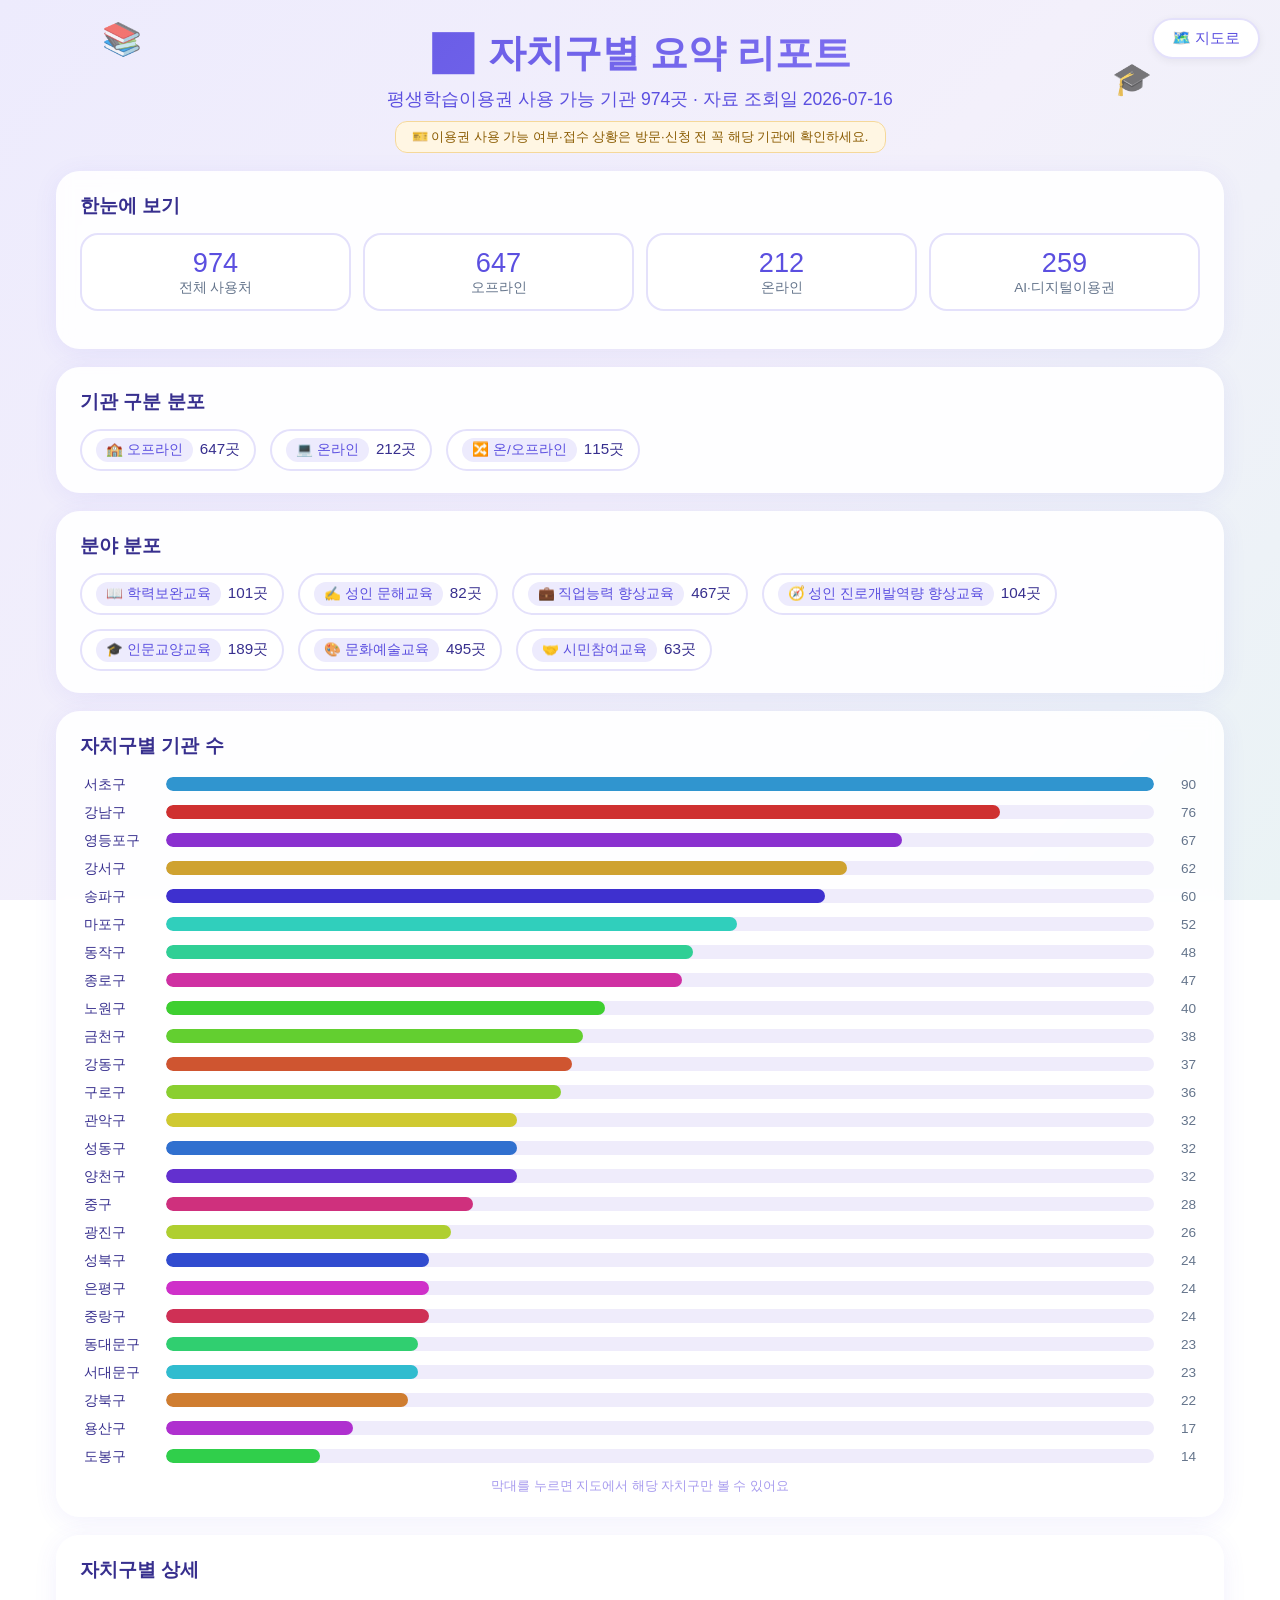
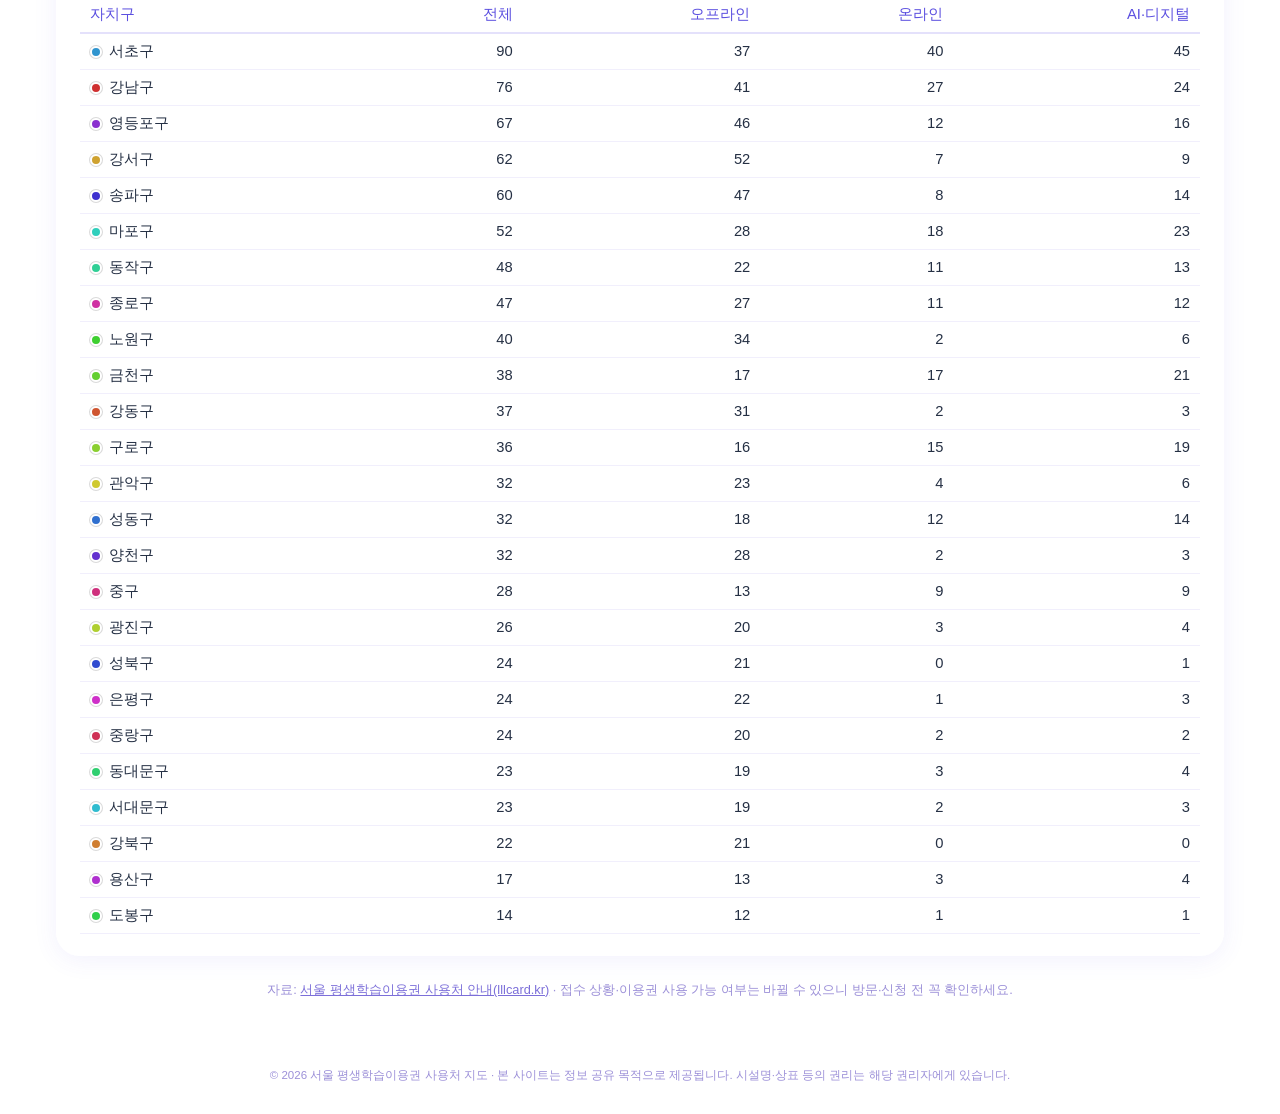
==== report.html @ 24d965a5 "서울 평생학습이용권 사용처 지도 초기 구현 lllcard.kr 사용처 안내(974곳)를 수집·지오코딩해 자치구/기관구분/분야별로 필터링 가능한 지도로 제공. museum_map 등" ====
<!DOCTYPE html>
<html lang="ko">
<head>
<meta charset="UTF-8">
<meta name="viewport" content="width=device-width, initial-scale=1.0">
<meta http-equiv="Content-Security-Policy" content="default-src 'self'; script-src 'self'; style-src 'self' 'unsafe-inline' https://fonts.googleapis.com; font-src https://fonts.gstatic.com; img-src 'self' data:; connect-src 'self'; object-src 'none'; base-uri 'self'; form-action 'none'">
<title>자치구별 요약 리포트 📊</title>
<meta name="description" content="서울 평생학습이용권 사용처 자치구별 현황 요약 리포트">
<meta name="theme-color" content="#5B4FE0">
<link rel="manifest" href="manifest.json">
<link rel="icon" type="image/png" sizes="512x512" href="assets/icons/app-icon-512.png">
<link rel="apple-touch-icon" sizes="180x180" href="assets/icons/app-icon-apple-180.png">
<meta name="apple-mobile-web-app-capable" content="yes">
<meta name="apple-mobile-web-app-status-bar-style" content="default">
<meta name="apple-mobile-web-app-title" content="이용권 지도">
<link rel="stylesheet" href="assets/css/style.css">
</head>
<body>

<header class="app-header">
  <a class="report-btn" href="index.html">🗺️ 지도로</a>
  <div class="header-inner">
    <h1 class="app-title">📊 자치구별 요약 리포트</h1>
    <p class="app-subtitle">평생학습이용권 사용 가능 기관 <span id="totalCount"></span>곳 · 자료 조회일 <span id="surveyDate"></span></p>
    <div class="top-notice">🎫 이용권 사용 가능 여부·접수 상황은 방문·신청 전 꼭 해당 기관에 확인하세요.</div>
  </div>
  <div class="floating-emoji e1">📚</div>
  <div class="floating-emoji e2">🎓</div>
</header>

<main class="container report-page">

  <!-- 핵심 지표 -->
  <section class="panel">
    <h2 class="report-section-title">한눈에 보기</h2>
    <div class="stat-tiles" id="statTiles"></div>
  </section>

  <!-- 기관 구분 분포 -->
  <section class="panel">
    <h2 class="report-section-title">기관 구분 분포</h2>
    <div class="status-chips" id="kindChips"></div>
  </section>

  <!-- 분야 분포 -->
  <section class="panel">
    <h2 class="report-section-title">분야 분포</h2>
    <div class="status-chips" id="categoryChips"></div>
  </section>

  <!-- 자치구별 기관 수 -->
  <section class="panel">
    <h2 class="report-section-title">자치구별 기관 수</h2>
    <div class="district-bars" id="districtBars"></div>
    <p class="dash-hint">막대를 누르면 지도에서 해당 자치구만 볼 수 있어요</p>
  </section>

  <!-- 자치구별 상세 표 -->
  <section class="panel">
    <h2 class="report-section-title">자치구별 상세</h2>
    <div class="table-wrap">
      <table class="report-table" id="reportTable">
        <thead>
          <tr>
            <th>자치구</th><th>전체</th><th>오프라인</th><th>온라인</th><th>AI·디지털</th>
          </tr>
        </thead>
        <tbody></tbody>
      </table>
    </div>
  </section>

  <footer class="app-footer">
    <p>자료: <a href="https://www.lllcard.kr/reg/seoul/guide/useVcOrgan.do" target="_blank" rel="noopener">서울 평생학습이용권 사용처 안내(lllcard.kr)</a> · 접수 상황·이용권 사용 가능 여부는 바뀔 수 있으니 방문·신청 전 꼭 확인하세요.</p>
  </footer>
</main>

<div class="site-notice" role="note">
  © 2026 서울 평생학습이용권 사용처 지도 · 본 사이트는 정보 공유 목적으로 제공됩니다. 시설명·상표 등의 권리는 해당 권리자에게 있습니다.
</div>

<script src="assets/js/data.js"></script>
<script src="assets/js/report.js"></script>
</body>
</html>
---- assets/css/style.css ----
@import url('https://fonts.googleapis.com/css2?family=Jua&display=swap');

:root {
  --indigo: #5B4FE0;
  --indigo-dark: #372F8E;
  --violet: #8B7CF6;
  --gold: #F5A623;
  --teal: #22B8CF;
  --grad-primary: linear-gradient(135deg, #5B4FE0, #8B7CF6);
  --border-light: #E4E1FB;
  --text-muted: #64748b;
  --shadow-card: 0 8px 25px rgba(0, 0, 0, 0.1);
  --shadow-card-hover: 0 15px 35px rgba(0, 0, 0, 0.18);
  --shadow-panel: 0 4px 24px rgba(91, 79, 224, 0.08);
}

* { margin: 0; padding: 0; box-sizing: border-box; }

body {
  font-family: 'Jua', -apple-system, BlinkMacSystemFont, 'Segoe UI', 'Noto Sans KR', sans-serif;
  background: linear-gradient(135deg, #EDEBFD 0%, #F3F0FB 50%, #EAF3F5 100%);
  background-attachment: fixed;
  color: var(--indigo-dark);
  min-height: 100vh;
}

/* ---------- 헤더 ---------- */
.app-header {
  position: relative;
  text-align: center;
  padding: 28px 16px 18px;
  overflow: hidden;
}
.app-title {
  font-size: 2.4rem;
  background: var(--grad-primary);
  -webkit-background-clip: text;
  background-clip: text;
  -webkit-text-fill-color: transparent;
  text-shadow: none;
}
.app-subtitle { margin-top: 8px; font-size: 1.1rem; color: var(--indigo); }
.top-notice {
  display: inline-block; text-align: center;
  margin: 10px auto 0; padding: 6px 16px;
  background: #FFF6E3; color: #8A5B00;
  border: 1px solid #F5D89A; border-radius: 12px;
  font-size: 0.82rem; line-height: 1.35;
  position: relative; z-index: 1;
}
.floating-emoji {
  position: absolute; font-size: 2rem; opacity: 0.7;
  animation: float 4s ease-in-out infinite;
  pointer-events: none;
}
.e1 { top: 20px; left: 8%; }
.e2 { top: 60px; right: 10%; animation-delay: 1s; }
.e3 { bottom: 12px; left: 20%; animation-delay: 2s; }
.e4 { bottom: 24px; right: 22%; animation-delay: 3s; }
@keyframes float {
  0%, 100% { transform: translateY(0) rotate(-4deg); }
  50% { transform: translateY(-12px) rotate(4deg); }
}

.container { max-width: 1200px; margin: 0 auto; padding: 0 16px 40px; }

.report-btn {
  position: absolute; top: 18px; right: 20px; z-index: 10;
  font-size: 0.95rem; text-decoration: none;
  padding: 8px 18px; border-radius: 999px;
  background: white; color: var(--indigo);
  border: 2px solid var(--border-light);
  box-shadow: 0 2px 8px rgba(0, 0, 0, 0.06);
  transition: all 0.25s;
}
.report-btn:hover {
  background: var(--grad-primary); color: white; border-color: transparent;
  transform: translateY(-2px);
  box-shadow: 0 4px 14px rgba(91, 79, 224, 0.4);
}

/* ---------- 패널 공통 ---------- */
.panel {
  background: rgba(255, 255, 255, 0.9);
  backdrop-filter: blur(8px);
  border-radius: 24px;
  box-shadow: var(--shadow-panel);
  padding: 18px 20px;
  margin-bottom: 18px;
}

/* ---------- 리포트 페이지 ---------- */
.report-page .panel { padding: 22px 24px; }
.report-section-title {
  font-size: 1.2rem; color: var(--indigo-dark); margin-bottom: 14px;
}
.status-chips { display: flex; flex-wrap: wrap; gap: 14px; }
.status-chip {
  display: inline-flex; align-items: center; gap: 7px;
  background: white; border: 2px solid var(--border-light);
  border-radius: 999px; padding: 7px 14px;
}
.status-chip .tag { font-size: 0.85rem; }
.chip-num { font-size: 0.95rem; color: var(--indigo-dark); }
.table-wrap { overflow-x: auto; }
.report-table {
  width: 100%; border-collapse: collapse; font-size: 0.92rem;
  min-width: 560px;
}
.report-table th {
  color: var(--indigo); font-weight: normal; text-align: left;
  padding: 8px 10px; border-bottom: 2px solid var(--border-light);
  white-space: nowrap;
}
.report-table td {
  padding: 8px 10px; color: #253044;
  border-bottom: 1px solid #F1EFFC; white-space: nowrap;
}
.report-table td:not(:first-child), .report-table th:not(:first-child) { text-align: right; }
.report-table tr:hover td { background: #F7F6FE; }
.report-table .legend-dot { margin-right: 7px; }

.stat-tiles {
  display: grid; grid-template-columns: repeat(auto-fit, minmax(130px, 1fr));
  gap: 12px; margin-bottom: 16px;
}
.stat-tile {
  background: white; border: 2px solid var(--border-light);
  border-radius: 18px; padding: 12px 14px; text-align: center;
}
.stat-tile .num { font-size: 1.7rem; color: var(--indigo); }
.stat-tile .lbl { font-size: 0.85rem; color: var(--text-muted); }

.district-bars { display: flex; flex-direction: column; gap: 5px; }
.dbar {
  display: grid; grid-template-columns: 74px 1fr 34px; align-items: center;
  gap: 8px; background: none; border: none; cursor: pointer;
  font-family: inherit; font-size: 0.9rem; color: var(--indigo-dark);
  padding: 2px 4px; border-radius: 10px; text-align: left;
}
.dbar:hover, .dbar.active { background: #F7F6FE; }
.dbar .track { display: block; background: #EFECFB; border-radius: 999px; height: 14px; overflow: hidden; }
.dbar .fill { display: block; height: 100%; border-radius: 999px; }
.dbar .cnt { text-align: right; color: var(--text-muted); font-size: 0.85rem; }
.dash-hint { margin-top: 10px; font-size: 0.8rem; color: #A79BEE; text-align: center; }

/* ---------- 필터 바 ---------- */
.filter-row {
  display: flex; flex-wrap: wrap; align-items: center; gap: 8px;
  margin-bottom: 10px;
}
.filter-row:last-child { margin-bottom: 0; }
.filter-label {
  font-size: 0.85rem; color: var(--text-muted); min-width: 56px;
}
.search-row { gap: 10px; }

.filter-collapse-btn {
  flex: 0 0 44px; min-height: 44px;
  background: white; color: var(--indigo);
  border: 2px solid var(--border-light); border-radius: 999px;
  font-size: 1rem; cursor: pointer;
  box-shadow: 0 2px 8px rgba(0, 0, 0, 0.06);
  transition: all 0.25s;
}
.filter-collapse-btn:hover {
  transform: translateY(-2px);
  box-shadow: 0 4px 12px rgba(91, 79, 224, 0.2);
}
.filter-groups[hidden] { display: none; }
.search-box {
  flex: 1; min-width: 220px; position: relative;
}
.search-box input {
  width: 100%; padding: 11px 16px;
  border: 2px solid var(--border-light); border-radius: 999px;
  font-family: inherit; font-size: 1rem; color: var(--indigo-dark);
  outline: none; background: white; transition: box-shadow 0.2s, border-color 0.2s;
}
.search-box input:focus {
  border-color: var(--violet);
  box-shadow: 0 0 0 3px rgba(139, 124, 246, 0.18);
}
.district-select {
  padding: 11px 16px; border: 2px solid var(--border-light); border-radius: 999px;
  font-family: inherit; font-size: 1rem; color: var(--indigo-dark);
  background: white; cursor: pointer; outline: none;
  max-width: 220px;
}

.pill {
  font-family: inherit; font-size: 0.92rem;
  padding: 7px 16px; border-radius: 999px; cursor: pointer;
  background: white; color: var(--indigo);
  border: 2px solid var(--border-light);
  box-shadow: 0 2px 8px rgba(0, 0, 0, 0.06);
  transition: all 0.25s;
}
.pill:hover { transform: translateY(-2px); }
.pill.active {
  background: var(--grad-primary); color: white; border-color: transparent;
  box-shadow: 0 4px 14px rgba(91, 79, 224, 0.4);
}
.pill.reset { color: var(--text-muted); border-color: #eee; }
.result-count { margin-top: 12px; font-size: 0.95rem; color: var(--indigo); }

/* ---------- 뷰 전환 ---------- */
.view-toggle { display: none; justify-content: center; gap: 8px; margin-bottom: 14px; }

/* ---------- 지도 + 목록 ---------- */
.content-grid {
  display: grid; grid-template-columns: 55% 1fr; gap: 18px; align-items: start;
}
.map-pane {
  position: sticky; top: 16px;
  border-radius: 25px; overflow: hidden;
  box-shadow: var(--shadow-card);
  background: white;
}
#map { height: calc(100vh - 120px); min-height: 420px; }
.map-legend {
  position: absolute; bottom: 12px; left: 12px; z-index: 800;
  background: rgba(255, 255, 255, 0.92); border-radius: 14px;
  padding: 8px 12px; font-size: 0.75rem; color: var(--indigo-dark);
  box-shadow: 0 2px 8px rgba(0, 0, 0, 0.12);
  display: flex; gap: 10px; align-items: center; flex-wrap: wrap;
  max-width: calc(100% - 24px);
}
.legend-dot {
  display: inline-block; width: 12px; height: 12px; border-radius: 50%;
  border: 2px solid white; box-shadow: 0 0 0 1px rgba(0,0,0,0.15);
  vertical-align: -2px; margin-right: 3px;
}

/* Leaflet 팝업을 디자인에 맞게 */
.leaflet-popup-content-wrapper { border-radius: 18px; font-family: 'Jua', sans-serif; }
.popup-name { font-size: 1.05rem; color: var(--indigo-dark); margin-bottom: 4px; }
.popup-meta { font-size: 0.85rem; color: var(--text-muted); margin-bottom: 8px; }
.popup-btn {
  font-family: inherit; font-size: 0.85rem; padding: 5px 14px;
  border: none; border-radius: 999px; cursor: pointer;
  background: var(--grad-primary); color: white;
}

/* ---------- 카드 ---------- */
.card-grid {
  display: grid; grid-template-columns: repeat(auto-fill, minmax(240px, 1fr));
  gap: 18px;
}
.facility-card {
  background: white; border-radius: 25px; overflow: hidden;
  box-shadow: var(--shadow-card);
  transition: all 0.4s; cursor: pointer;
  display: flex; flex-direction: column;
}
.facility-card:hover {
  transform: translateY(-8px) rotate(-1deg);
  box-shadow: var(--shadow-card-hover);
}
.card-emoji {
  font-size: 3.2rem; text-align: center; padding: 20px 0 10px;
  background: linear-gradient(135deg, var(--cc1, #EDEBFD), var(--cc2, #FFFFFF));
  position: relative;
}
.fav-btn {
  position: absolute; top: 10px; right: 12px;
  font-size: 1.3rem; background: rgba(255,255,255,0.8);
  border: none; border-radius: 50%; width: 38px; height: 38px;
  cursor: pointer; transition: transform 0.2s;
}
.fav-btn:hover { transform: scale(1.2); }
.card-body { padding: 14px 16px 16px; display: flex; flex-direction: column; gap: 7px; flex: 1; }
.card-name { font-size: 1.08rem; color: var(--indigo-dark); line-height: 1.3; }
.card-tags { display: flex; flex-wrap: wrap; gap: 5px; }
.tag {
  font-size: 0.72rem; padding: 3px 10px; border-radius: 999px;
  background: #EDEBFD; color: var(--indigo);
}
.tag.district { color: white; }
.tag.kind-offline { background: #E4E1FB; color: #4B3FCF; }
.tag.kind-online { background: #DEF7FA; color: #157A8C; }
.tag.kind-mixed { background: #FFF1DC; color: #B0740A; }
.tag.ai { background: #E8FBF3; color: #0E8F5F; }
.card-info { font-size: 0.85rem; color: var(--text-muted); line-height: 1.5; }
.card-info .ico { margin-right: 4px; }
.card-locate {
  align-self: flex-start; margin-top: 2px;
  font-family: inherit; font-size: 0.8rem;
  padding: 5px 13px; border-radius: 999px; cursor: pointer;
  background: #EDEBFD; color: var(--indigo-dark); border: none;
  transition: transform 0.2s;
}
.card-locate:hover { transform: translateY(-2px); }

/* ---------- 빈 상태 ---------- */
.empty-state { text-align: center; padding: 60px 0; color: var(--indigo); }
.empty-emoji { font-size: 4rem; animation: float 3s ease-in-out infinite; }

/* ---------- 모달 ---------- */
.modal-overlay {
  position: fixed; inset: 0; z-index: 2000;
  background: rgba(0, 0, 0, 0.5); backdrop-filter: blur(4px);
  display: flex; align-items: center; justify-content: center;
  padding: 20px;
}
.modal-overlay[hidden] { display: none; }
.modal-card {
  background: white; border-radius: 25px;
  max-width: 520px; width: 100%; max-height: 85vh; overflow-y: auto;
  padding: 28px 26px 24px; position: relative;
  animation: popIn 0.35s cubic-bezier(0.34, 1.56, 0.64, 1);
}
@keyframes popIn {
  from { transform: scale(0.7); opacity: 0; }
  to { transform: scale(1); opacity: 1; }
}
.modal-close {
  position: absolute; top: 14px; right: 14px;
  width: 38px; height: 38px; border-radius: 50%;
  border: none; background: #EDEBFD; color: var(--indigo);
  font-size: 1rem; cursor: pointer; transition: transform 0.3s;
}
.modal-close:hover { transform: rotate(90deg); }
.modal-emoji { font-size: 3rem; text-align: center; }
.modal-title { font-size: 1.4rem; text-align: center; margin: 6px 0 4px; color: var(--indigo-dark); }
.modal-tags { display: flex; justify-content: center; flex-wrap: wrap; gap: 6px; margin-bottom: 14px; }
.modal-intro {
  background: #F7F6FE; border-radius: 14px; padding: 10px 14px;
  font-size: 0.88rem; line-height: 1.6; color: #3A3160;
  margin-bottom: 14px;
}
.detail-list { display: flex; flex-direction: column; gap: 9px; margin-bottom: 18px; }
.detail-item {
  display: grid; grid-template-columns: 100px 1fr; gap: 8px;
  font-size: 0.92rem; line-height: 1.5;
  border-left: 4px solid var(--gold); padding-left: 10px;
}
.detail-item .k { color: var(--indigo); }
.detail-item .v { color: #253044; word-break: break-all; }
.modal-links { display: flex; gap: 10px; justify-content: center; flex-wrap: wrap; }
.link-btn {
  font-family: inherit; font-size: 0.95rem; text-decoration: none;
  padding: 9px 20px; border-radius: 999px; color: white;
  border: none; cursor: pointer; transition: transform 0.2s;
  display: inline-block;
}
.link-btn:hover { transform: translateY(-2px); }
.link-btn.map { background: #4CAF7D; }
.link-btn.web { background: #38bdf8; }
.link-btn.fav { background: var(--indigo); }

/* ---------- 푸터 ---------- */
.app-footer { margin-top: 26px; text-align: center; font-size: 0.8rem; color: #9C90D8; }
.app-footer a { color: #7C6FD9; }

.site-notice {
  max-width: 1200px; margin: 18px auto 0; padding: 10px 20px 30px;
  text-align: center; color: #9C90D8; font-size: 0.72rem; line-height: 1.5;
}

/* ---------- 반응형 ---------- */
@media (max-width: 900px) {
  .app-title { font-size: 1.7rem; }
  .view-toggle { display: flex; }
  .content-grid { grid-template-columns: 1fr; }
  .map-pane { position: relative; top: auto; }
  #map { height: 62vh; min-height: 340px; }
  .content-grid.view-map .list-pane { display: none; }
  .content-grid.view-list .map-pane { display: none; }
  .card-grid { grid-template-columns: repeat(auto-fill, minmax(200px, 1fr)); gap: 12px; }
  .filter-label { width: 100%; min-width: 0; }
  .district-select { max-width: none; flex: 1; }
}
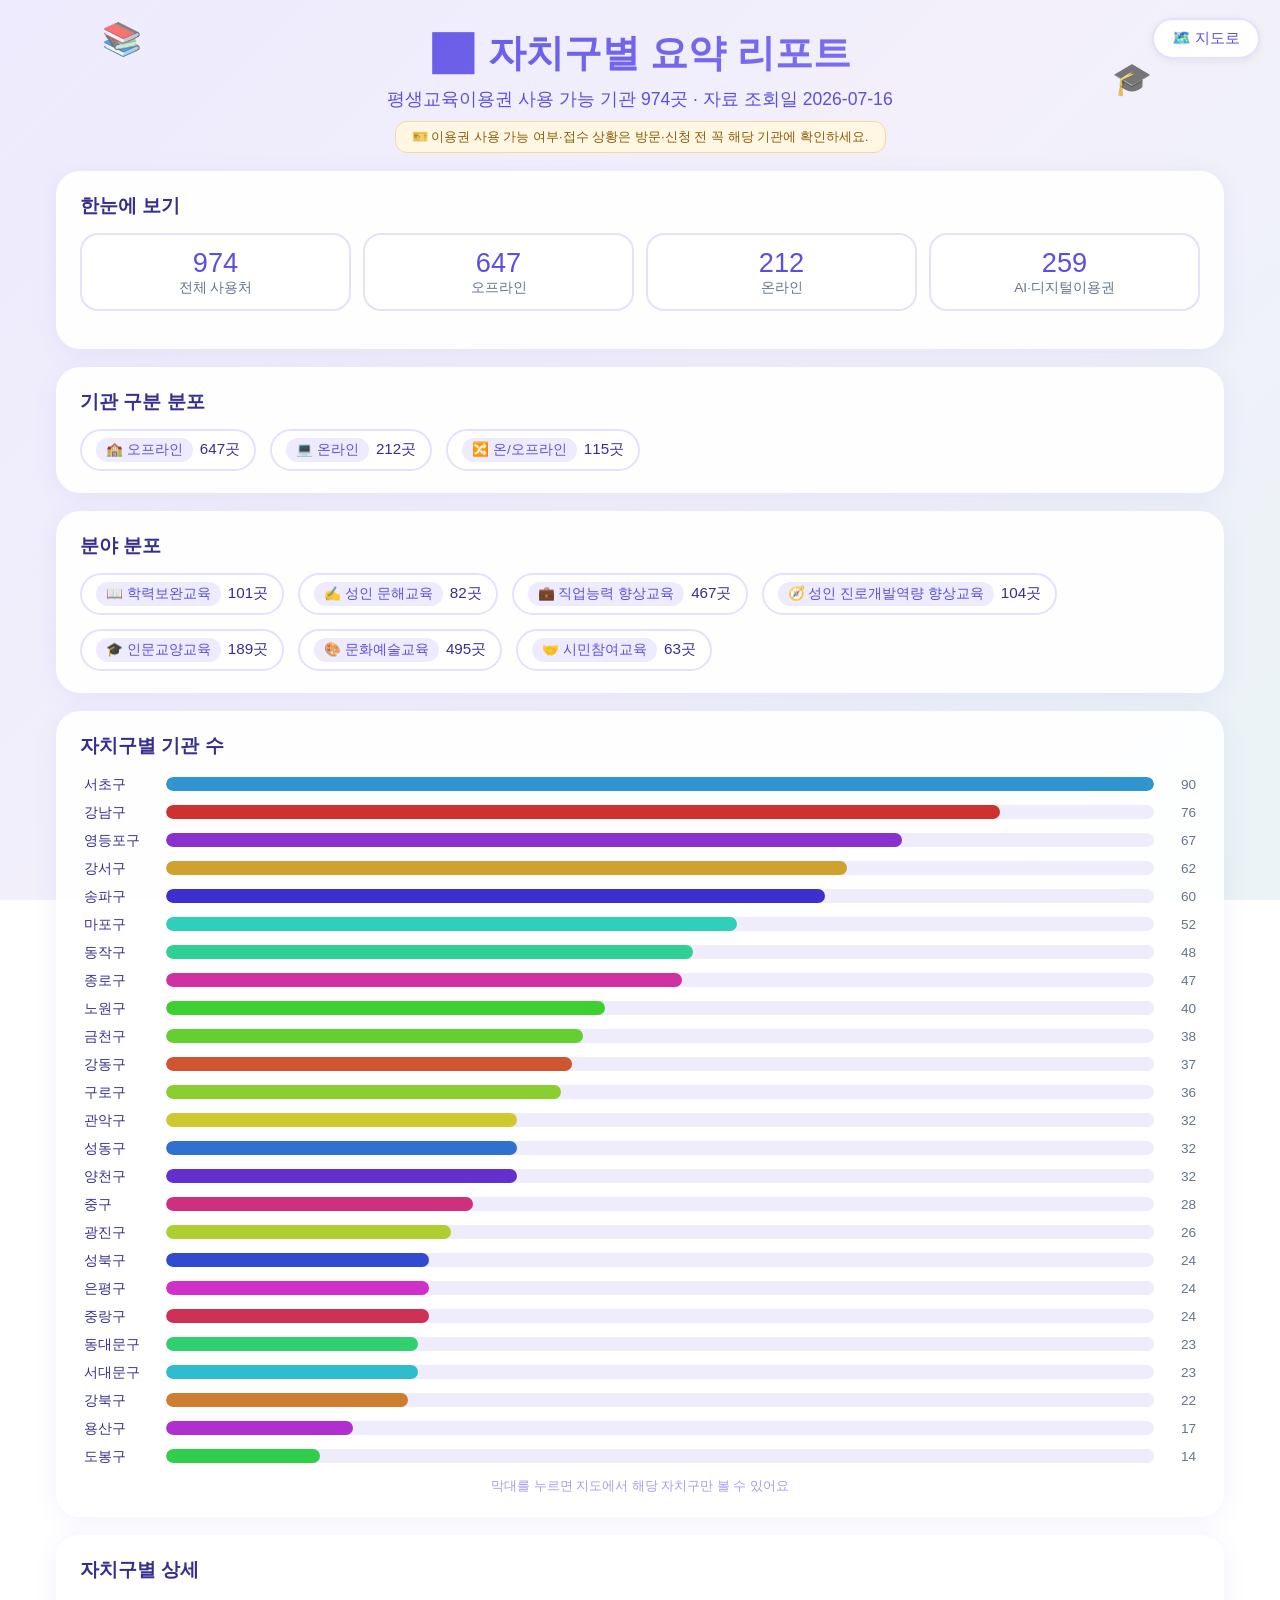
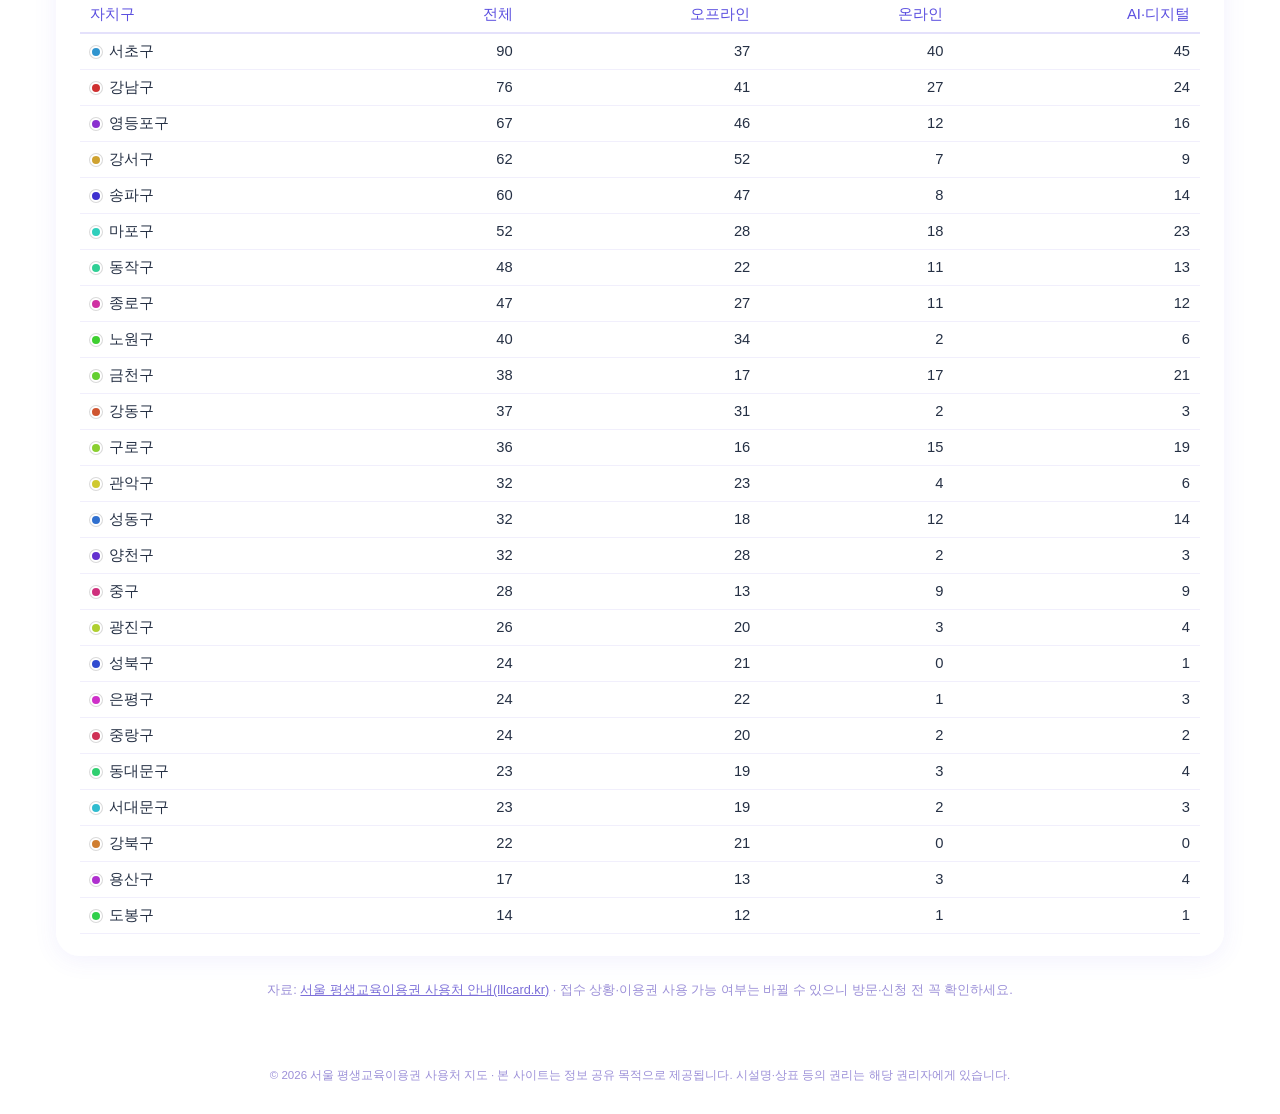
==== commit a50bca3f: "제목을 서울 평생교육이용권으로 수정 원본 사이트(lllcard.kr) 표기가 "평생교육이용권"이라 용어를 맞춤(평생학습이용권 아님)." ====
--- a/report.html
+++ b/report.html
@@ -5,7 +5,7 @@
 <meta name="viewport" content="width=device-width, initial-scale=1.0">
 <meta http-equiv="Content-Security-Policy" content="default-src 'self'; script-src 'self'; style-src 'self' 'unsafe-inline' https://fonts.googleapis.com; font-src https://fonts.gstatic.com; img-src 'self' data:; connect-src 'self'; object-src 'none'; base-uri 'self'; form-action 'none'">
 <title>자치구별 요약 리포트 📊</title>
-<meta name="description" content="서울 평생학습이용권 사용처 자치구별 현황 요약 리포트">
+<meta name="description" content="서울 평생교육이용권 사용처 자치구별 현황 요약 리포트">
 <meta name="theme-color" content="#5B4FE0">
 <link rel="manifest" href="manifest.json">
 <link rel="icon" type="image/png" sizes="512x512" href="assets/icons/app-icon-512.png">
@@ -21,7 +21,7 @@
   <a class="report-btn" href="index.html">🗺️ 지도로</a>
   <div class="header-inner">
     <h1 class="app-title">📊 자치구별 요약 리포트</h1>
-    <p class="app-subtitle">평생학습이용권 사용 가능 기관 <span id="totalCount"></span>곳 · 자료 조회일 <span id="surveyDate"></span></p>
+    <p class="app-subtitle">평생교육이용권 사용 가능 기관 <span id="totalCount"></span>곳 · 자료 조회일 <span id="surveyDate"></span></p>
     <div class="top-notice">🎫 이용권 사용 가능 여부·접수 상황은 방문·신청 전 꼭 해당 기관에 확인하세요.</div>
   </div>
   <div class="floating-emoji e1">📚</div>
@@ -71,12 +71,12 @@
   </section>
 
   <footer class="app-footer">
-    <p>자료: <a href="https://www.lllcard.kr/reg/seoul/guide/useVcOrgan.do" target="_blank" rel="noopener">서울 평생학습이용권 사용처 안내(lllcard.kr)</a> · 접수 상황·이용권 사용 가능 여부는 바뀔 수 있으니 방문·신청 전 꼭 확인하세요.</p>
+    <p>자료: <a href="https://www.lllcard.kr/reg/seoul/guide/useVcOrgan.do" target="_blank" rel="noopener">서울 평생교육이용권 사용처 안내(lllcard.kr)</a> · 접수 상황·이용권 사용 가능 여부는 바뀔 수 있으니 방문·신청 전 꼭 확인하세요.</p>
   </footer>
 </main>
 
 <div class="site-notice" role="note">
-  © 2026 서울 평생학습이용권 사용처 지도 · 본 사이트는 정보 공유 목적으로 제공됩니다. 시설명·상표 등의 권리는 해당 권리자에게 있습니다.
+  © 2026 서울 평생교육이용권 사용처 지도 · 본 사이트는 정보 공유 목적으로 제공됩니다. 시설명·상표 등의 권리는 해당 권리자에게 있습니다.
 </div>
 
 <script src="assets/js/data.js"></script>
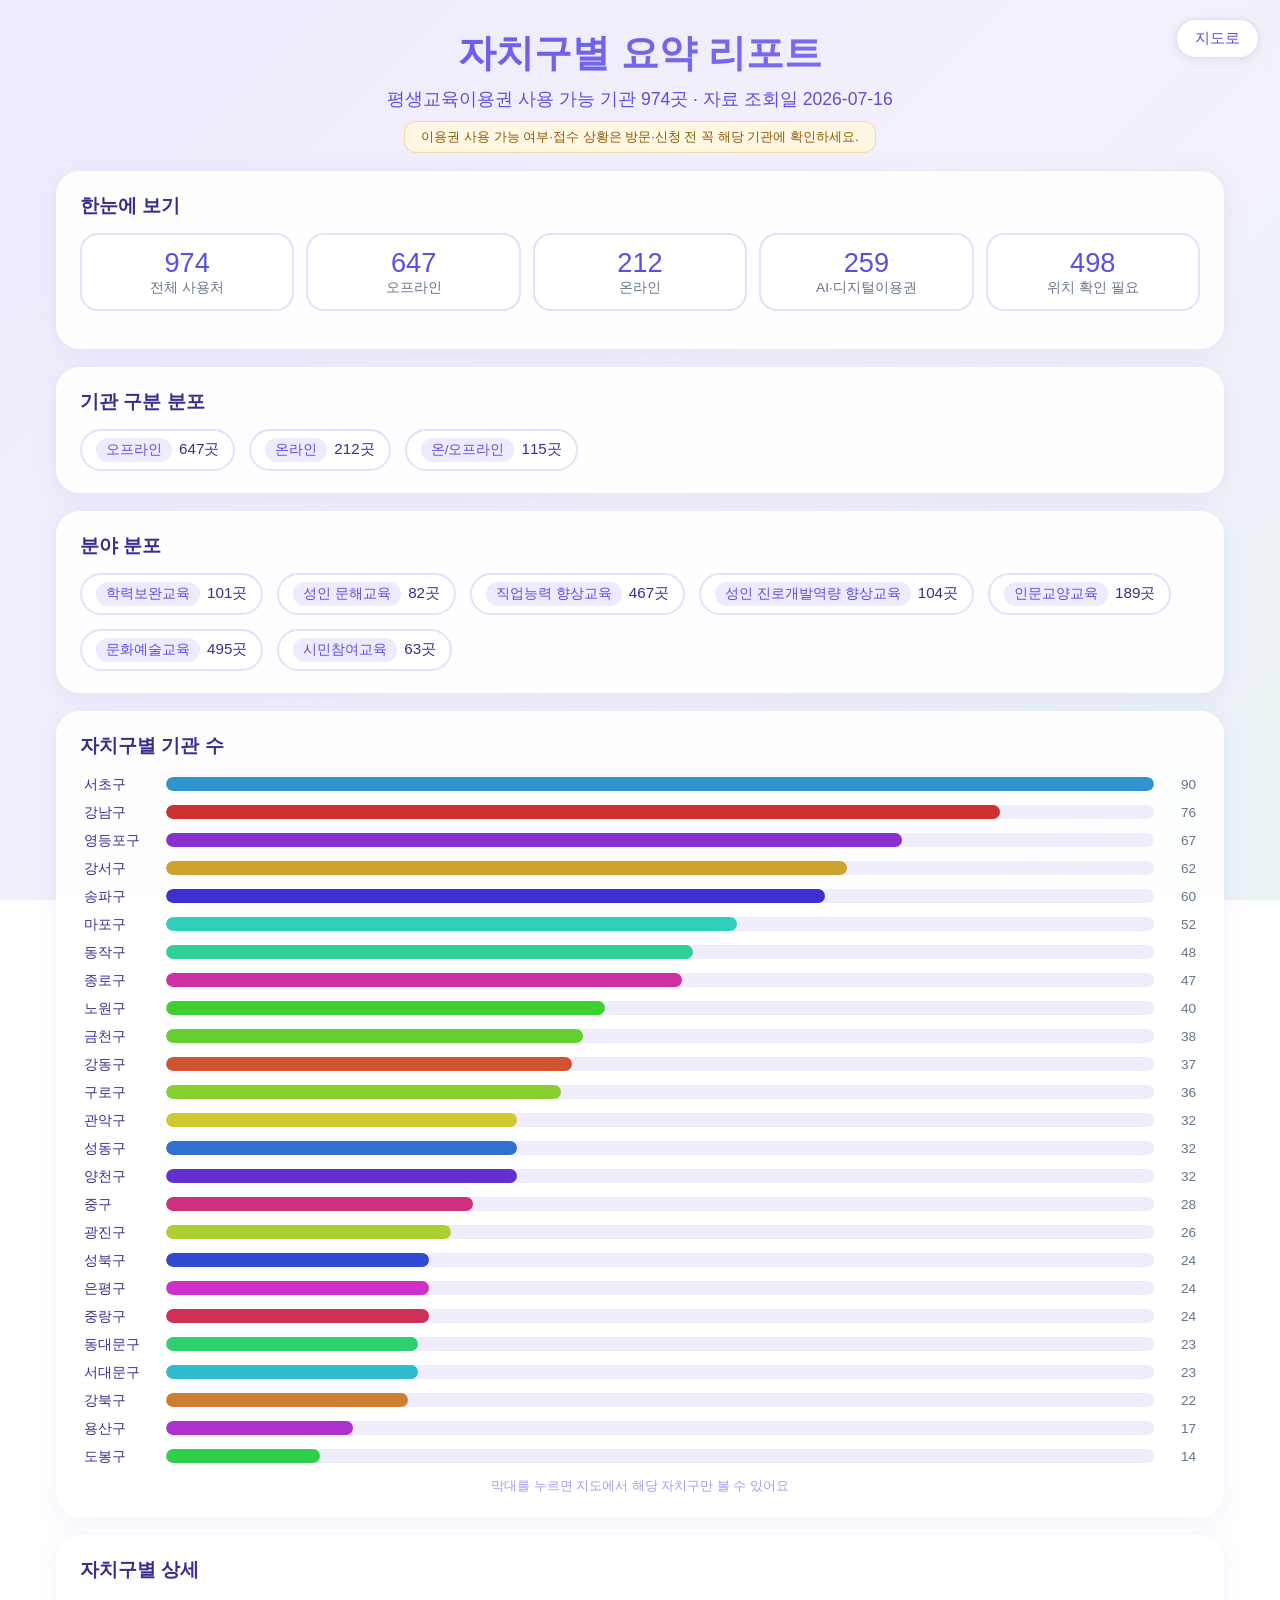
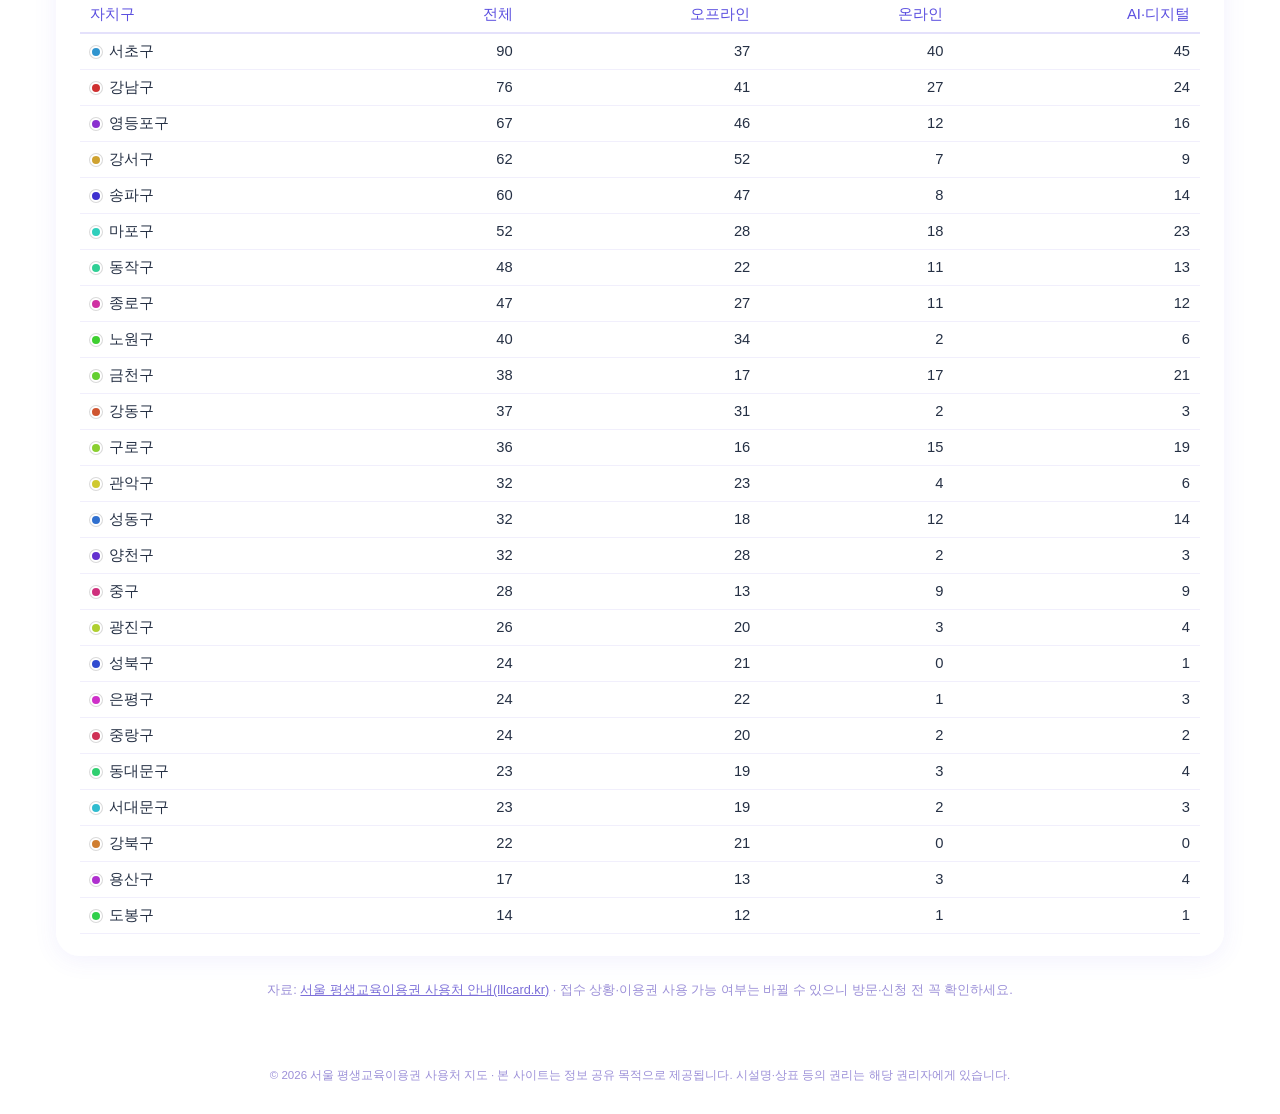
==== commit 0a77904a: "장식용 이모지 전부 제거 제목·안내문구·floating 장식·카드 큰 아이콘·배지 접두 이모지 삭제. 검색·찜하기·지도/목록 전환 등 기능 아이콘은 유지." ====
--- a/report.html
+++ b/report.html
@@ -4,7 +4,7 @@
 <meta charset="UTF-8">
 <meta name="viewport" content="width=device-width, initial-scale=1.0">
 <meta http-equiv="Content-Security-Policy" content="default-src 'self'; script-src 'self'; style-src 'self' 'unsafe-inline' https://fonts.googleapis.com; font-src https://fonts.gstatic.com; img-src 'self' data:; connect-src 'self'; object-src 'none'; base-uri 'self'; form-action 'none'">
-<title>자치구별 요약 리포트 📊</title>
+<title>자치구별 요약 리포트</title>
 <meta name="description" content="서울 평생교육이용권 사용처 자치구별 현황 요약 리포트">
 <meta name="theme-color" content="#5B4FE0">
 <link rel="manifest" href="manifest.json">
@@ -18,14 +18,12 @@
 <body>
 
 <header class="app-header">
-  <a class="report-btn" href="index.html">🗺️ 지도로</a>
+  <a class="report-btn" href="index.html">지도로</a>
   <div class="header-inner">
-    <h1 class="app-title">📊 자치구별 요약 리포트</h1>
+    <h1 class="app-title">자치구별 요약 리포트</h1>
     <p class="app-subtitle">평생교육이용권 사용 가능 기관 <span id="totalCount"></span>곳 · 자료 조회일 <span id="surveyDate"></span></p>
-    <div class="top-notice">🎫 이용권 사용 가능 여부·접수 상황은 방문·신청 전 꼭 해당 기관에 확인하세요.</div>
+    <div class="top-notice">이용권 사용 가능 여부·접수 상황은 방문·신청 전 꼭 해당 기관에 확인하세요.</div>
   </div>
-  <div class="floating-emoji e1">📚</div>
-  <div class="floating-emoji e2">🎓</div>
 </header>
 
 <main class="container report-page">
--- a/assets/css/style.css
+++ b/assets/css/style.css
@@ -48,15 +48,6 @@
   font-size: 0.82rem; line-height: 1.35;
   position: relative; z-index: 1;
 }
-.floating-emoji {
-  position: absolute; font-size: 2rem; opacity: 0.7;
-  animation: float 4s ease-in-out infinite;
-  pointer-events: none;
-}
-.e1 { top: 20px; left: 8%; }
-.e2 { top: 60px; right: 10%; animation-delay: 1s; }
-.e3 { bottom: 12px; left: 20%; animation-delay: 2s; }
-.e4 { bottom: 24px; right: 22%; animation-delay: 3s; }
 @keyframes float {
   0%, 100% { transform: translateY(0) rotate(-4deg); }
   50% { transform: translateY(-12px) rotate(4deg); }
@@ -258,7 +249,7 @@
   box-shadow: var(--shadow-card-hover);
 }
 .card-emoji {
-  font-size: 3.2rem; text-align: center; padding: 20px 0 10px;
+  min-height: 54px; text-align: center; padding: 20px 0 10px;
   background: linear-gradient(135deg, var(--cc1, #EDEBFD), var(--cc2, #FFFFFF));
   position: relative;
 }
@@ -281,6 +272,8 @@
 .tag.kind-online { background: #DEF7FA; color: #157A8C; }
 .tag.kind-mixed { background: #FFF1DC; color: #B0740A; }
 .tag.ai { background: #E8FBF3; color: #0E8F5F; }
+.tag.approx { background: #FFF1DC; color: #B0740A; }
+.approx-note { color: #B0740A; }
 .card-info { font-size: 0.85rem; color: var(--text-muted); line-height: 1.5; }
 .card-info .ico { margin-right: 4px; }
 .card-locate {
@@ -294,7 +287,6 @@
 
 /* ---------- 빈 상태 ---------- */
 .empty-state { text-align: center; padding: 60px 0; color: var(--indigo); }
-.empty-emoji { font-size: 4rem; animation: float 3s ease-in-out infinite; }
 
 /* ---------- 모달 ---------- */
 .modal-overlay {
@@ -321,7 +313,6 @@
   font-size: 1rem; cursor: pointer; transition: transform 0.3s;
 }
 .modal-close:hover { transform: rotate(90deg); }
-.modal-emoji { font-size: 3rem; text-align: center; }
 .modal-title { font-size: 1.4rem; text-align: center; margin: 6px 0 4px; color: var(--indigo-dark); }
 .modal-tags { display: flex; justify-content: center; flex-wrap: wrap; gap: 6px; margin-bottom: 14px; }
 .modal-intro {
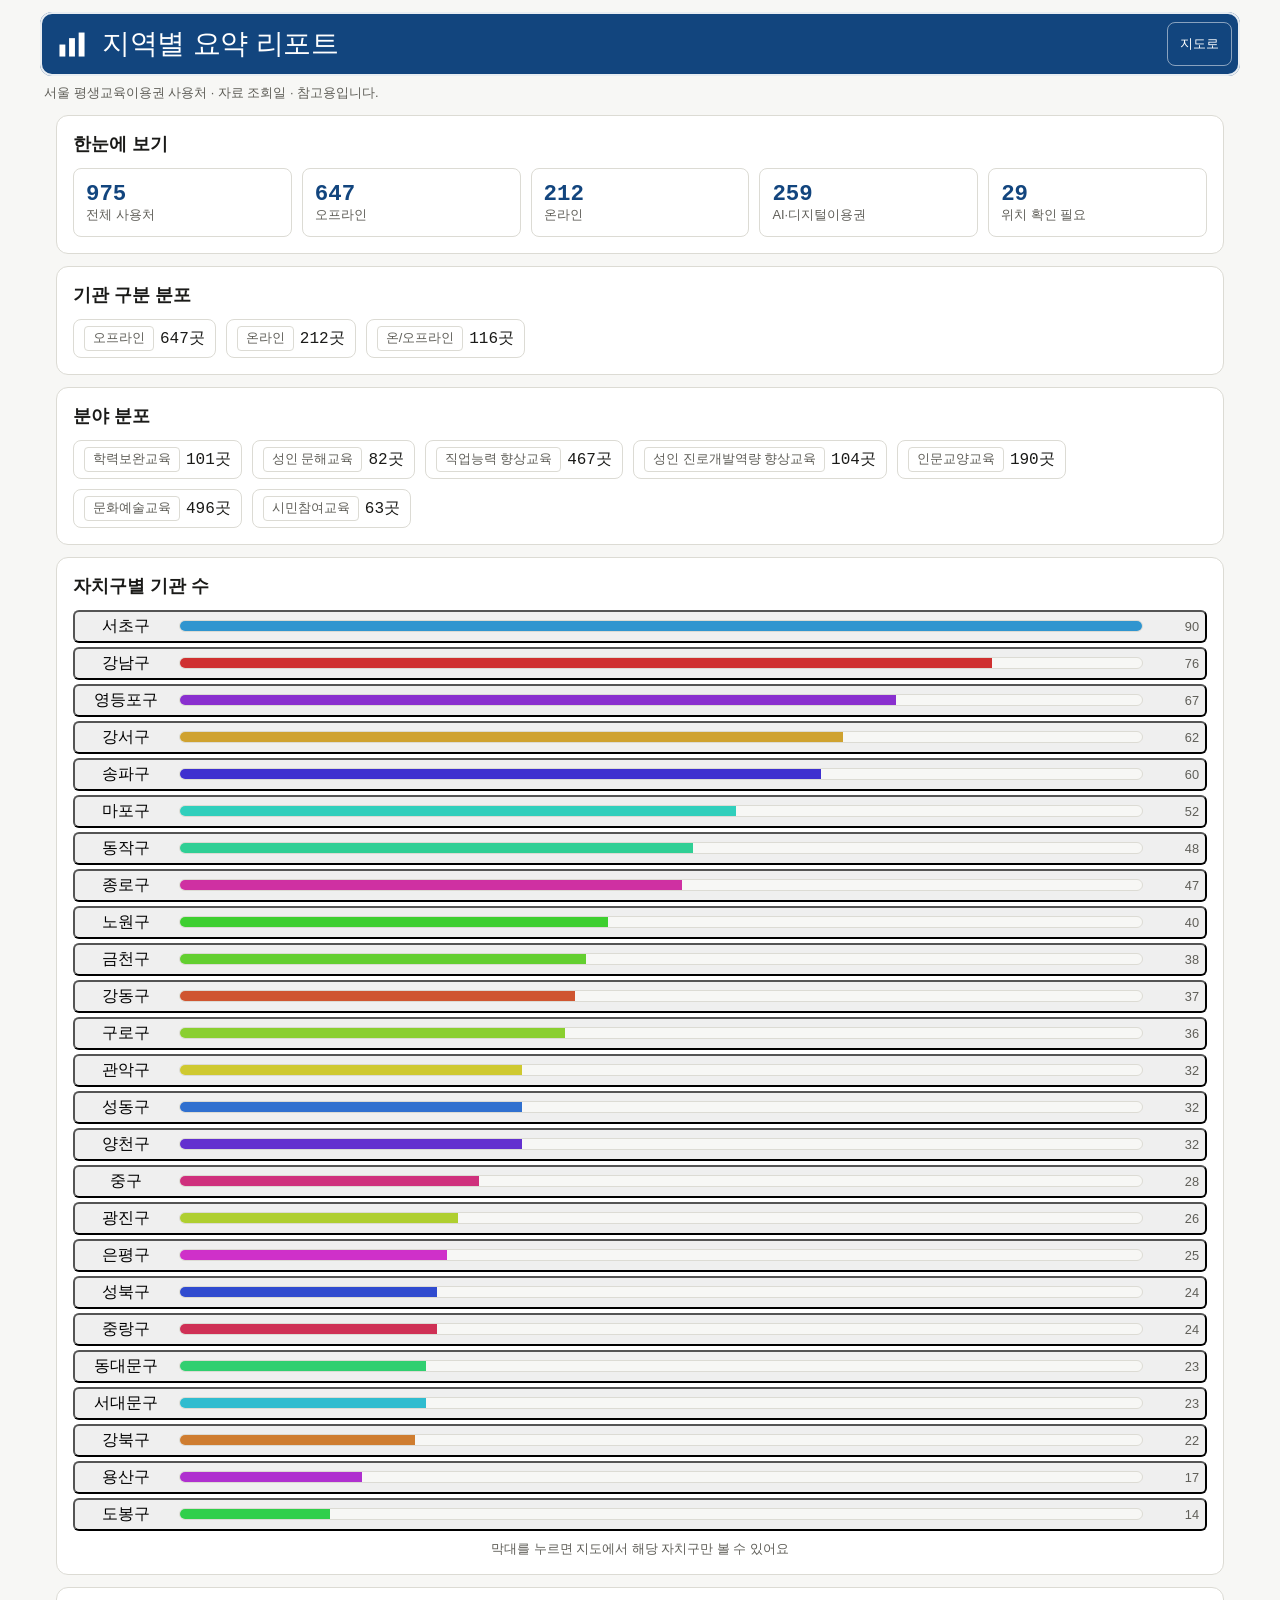
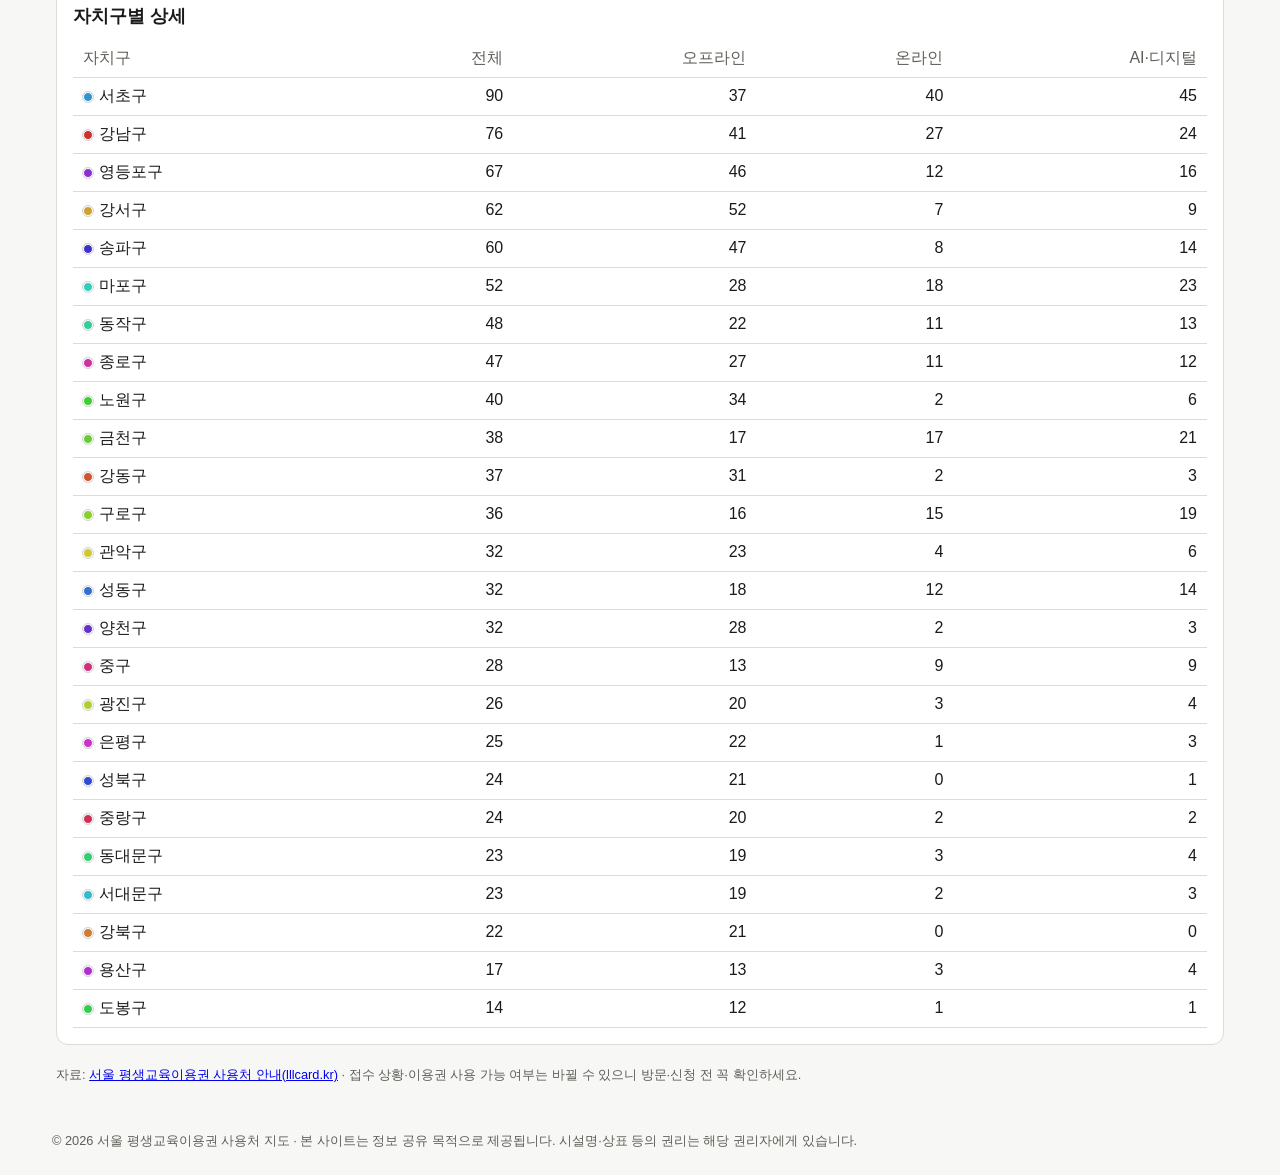
==== commit c4b85767: "feat: 공공 안내 표지 체계 적용 daitmap 의 도로표지판 언어를 계승하는 공용 디자인 시스템으로 UI를 바꾼다. 면색 #12457E 하나가 이 앱을 구분하고 나머지는 7개" ====
--- a/report.html
+++ b/report.html
@@ -2,11 +2,11 @@
 <html lang="ko">
 <head>
 <meta charset="UTF-8">
-<meta name="viewport" content="width=device-width, initial-scale=1.0">
+<meta name="viewport" content="width=device-width, initial-scale=1.0, viewport-fit=cover">
 <meta http-equiv="Content-Security-Policy" content="default-src 'self'; script-src 'self'; style-src 'self' 'unsafe-inline' https://fonts.googleapis.com; font-src https://fonts.gstatic.com; img-src 'self' data:; connect-src 'self'; object-src 'none'; base-uri 'self'; form-action 'none'">
 <title>자치구별 요약 리포트</title>
 <meta name="description" content="서울 평생교육이용권 사용처 자치구별 현황 요약 리포트">
-<meta name="theme-color" content="#5B4FE0">
+<meta name="theme-color" content="#12457E">
 <link rel="manifest" href="manifest.json">
 <link rel="icon" type="image/png" sizes="512x512" href="assets/icons/app-icon-512.png">
 <link rel="apple-touch-icon" sizes="180x180" href="assets/icons/app-icon-apple-180.png">
@@ -18,12 +18,14 @@
 <body>
 
 <header class="app-header">
-  <a class="report-btn" href="index.html">지도로</a>
   <div class="header-inner">
-    <h1 class="app-title">자치구별 요약 리포트</h1>
-    <p class="app-subtitle">평생교육이용권 사용 가능 기관 <span id="totalCount"></span>곳 · 자료 조회일 <span id="surveyDate"></span></p>
-    <div class="top-notice">이용권 사용 가능 여부·접수 상황은 방문·신청 전 꼭 해당 기관에 확인하세요.</div>
+    <svg class="sign-mark" viewBox="0 0 24 24" aria-hidden="true" focusable="false"><rect x="2.6" y="12.4" width="4.4" height="9"/><rect x="9.8" y="7.6" width="4.4" height="13.8"/><rect x="17" y="3.4" width="4.4" height="18"/></svg>
+    <div class="sign-text">
+      <h1 class="app-title">지역별 요약 리포트</h1>
+    </div>
+    <a class="report-btn" href="index.html">지도로</a>
   </div>
+  <p class="app-notice">서울 평생교육이용권 사용처 · 자료 조회일 <span id="surveyDate"></span> · 참고용입니다.</p>
 </header>
 
 <main class="container report-page">
--- a/assets/css/style.css
+++ b/assets/css/style.css
@@ -1,364 +1,811 @@
-@import url('https://fonts.googleapis.com/css2?family=Jua&display=swap');
+@import url('https://fonts.googleapis.com/css2?family=Do+Hyeon&family=IBM+Plex+Sans+KR:wght@400;500;600&family=JetBrains+Mono:wght@500;700&display=swap');
+
+/* ============================================================
+   공공 안내 표지 체계 — 다있맵(daitmap) 지도 PWA 공용
+   면색 1개가 앱을 구분하고, 나머지는 전부 조용하게 둔다.
+   그림자로 띄우지 않는다. 판은 면색과 1px 괘선으로 만든다.
+   ============================================================ */
 
 :root {
-  --indigo: #5B4FE0;
-  --indigo-dark: #372F8E;
-  --violet: #8B7CF6;
-  --gold: #F5A623;
-  --teal: #22B8CF;
-  --grad-primary: linear-gradient(135deg, #5B4FE0, #8B7CF6);
-  --border-light: #E4E1FB;
-  --text-muted: #64748b;
-  --shadow-card: 0 8px 25px rgba(0, 0, 0, 0.1);
-  --shadow-card-hover: 0 15px 35px rgba(0, 0, 0, 0.18);
-  --shadow-panel: 0 4px 24px rgba(91, 79, 224, 0.08);
+  /* 면색 — 앱마다 이 세 줄만 다르다.
+     도로표지규칙 제8조: 도시지역 일반도로 안내는 청색이다. */
+  --sign: #12457E;
+  --sign-ink: #FFFFFF;
+  --sign-wash: #E8EDF3;      /* 면색의 아주 옅은 톤 — hover/선택 바닥 */
+
+  /* 중립 — 7개 앱 공통 */
+  --bg: #F7F7F5;
+  --panel: #FFFFFF;
+  --ink: #1A1A18;
+  --ink-muted: #5F5E58;
+  --line: #DCDBD4;
+
+  /* 정보를 나르는 색만 남긴다 */
+  --free: #176B5B;
+  --paid: #8A4B12;
+
+  /* 지도 마커·범례 — 면색 계열에서 명도와 색상으로 갈라낸다.
+     app.js 의 KIND_ORDER 순서와 1:1로 대응한다. 색값은 디자인 시스템이 소유한다. */
+  --kind-1: #12457E;   /* 오프라인 */
+  --kind-2: #3F8FA8;   /* 온라인 */
+  --kind-3: #8A6A3F;   /* 온/오프라인 */
+
+  /* 1.250 (Major Third) — 이 여섯 단계 밖의 크기를 쓰지 않는다 */
+  --fs-xxl: 2.19rem;
+  --fs-xl:  1.75rem;
+  --fs-l:   1.40rem;
+  --fs-m:   1.12rem;
+  --fs-base: 1rem;
+  --fs-s:   0.80rem;
+
+  --tap: 44px;               /* 최소 터치 타깃 */
+  --radius-panel: 12px;
+  --radius-card: 10px;
+
+  accent-color: var(--sign);
+  caret-color: var(--sign);
+  scrollbar-color: var(--line) transparent;
+  color-scheme: light;
 }
 
 * { margin: 0; padding: 0; box-sizing: border-box; }
 
 body {
-  font-family: 'Jua', -apple-system, BlinkMacSystemFont, 'Segoe UI', 'Noto Sans KR', sans-serif;
-  background: linear-gradient(135deg, #EDEBFD 0%, #F3F0FB 50%, #EAF3F5 100%);
-  background-attachment: fixed;
-  color: var(--indigo-dark);
+  font-family: 'IBM Plex Sans KR', -apple-system, BlinkMacSystemFont, 'Segoe UI', sans-serif;
+  background: var(--bg);
+  color: var(--ink);
   min-height: 100vh;
-}
-
-/* ---------- 헤더 ---------- */
+  -webkit-text-size-adjust: 100%;
+}
+
+/* 우리가 그리지 않은 브라우저 표면도 디자인에 포함된다 */
+::selection { background: var(--sign); color: var(--sign-ink); }
+::-webkit-scrollbar { width: 10px; height: 10px; }
+::-webkit-scrollbar-thumb { background: var(--line); border-radius: 999px; }
+::-webkit-scrollbar-track { background: transparent; }
+
+:where(a, button, input, select, [tabindex]):focus-visible {
+  outline: 2px solid var(--sign);
+  outline-offset: 2px;
+  border-radius: 4px;
+}
+
+/* 수치는 표지판의 거리 표기처럼 자리를 지킨다 */
+.num {
+  font-family: 'JetBrains Mono', ui-monospace, monospace;
+  font-variant-numeric: tabular-nums;
+  font-weight: 700;
+}
+
+/* ---------- 헤더: 표지판 ---------- */
 .app-header {
+  padding: max(12px, env(safe-area-inset-top)) 12px 0;
+}
+
+.header-inner {
   position: relative;
+  max-width: 1200px;
+  margin: 0 auto;
+  display: flex;
+  align-items: center;
+  gap: 12px;
+  min-height: 52px;
+  padding: 8px 56px 8px 12px;   /* 우측은 링크복사 버튼 자리 */
+  background: var(--sign);
+  color: var(--sign-ink);
+  border-radius: var(--radius-panel);
+  box-shadow: inset 0 0 0 2px rgba(255, 255, 255, .9);
+}
+
+.sign-mark {
+  flex: 0 0 auto;
+  width: 26px;
+  height: 26px;
+  fill: currentColor;
+}
+
+.sign-text { flex: 1; min-width: 0; }
+
+.app-title {
+  font-family: 'Do Hyeon', 'IBM Plex Sans KR', sans-serif;
+  font-size: var(--fs-l);
+  font-weight: 400;
+  line-height: 1.15;
+  letter-spacing: -0.01em;
+  color: var(--sign-ink);
+  /* 표지판은 이름을 줄이지 않는다. 좁으면 어절 단위로 두 줄이 된다. */
+  word-break: keep-all;
+  text-wrap: balance;
+}
+
+.sign-count {
+  flex: 0 0 auto;
+  display: flex;
+  align-items: baseline;
+  gap: 2px;
+  color: var(--sign-ink);
+}
+.sign-count .num { font-size: var(--fs-l); }
+.sign-count .unit { font-size: var(--fs-s); opacity: .8; }
+
+.app-notice {
+  max-width: 1200px;
+  margin: 8px auto 0;
+  padding: 0 4px;
+  font-size: var(--fs-s);
+  line-height: 1.45;
+  color: var(--ink-muted);
+}
+
+.share-link-btn {
+  position: absolute;
+  top: 50%;
+  right: 4px;
+  transform: translateY(-50%);
+  width: var(--tap);
+  height: var(--tap);
+  display: flex;
+  align-items: center;
+  justify-content: center;
+  border: none;
+  border-radius: 8px;
+  background: transparent;
+  color: var(--sign-ink);
+  line-height: 1;
+  cursor: pointer;
+}
+.share-link-btn:active { background: rgba(255, 255, 255, .16); }
+
+.share-link-toast {
+  position: absolute;
+  right: 4px;
+  top: calc(100% + 6px);
+  z-index: 5;
+  padding: 6px 12px;
+  border-radius: 6px;
+  background: var(--ink);
+  color: #fff;
+  font-size: var(--fs-s);
+  font-weight: 500;
+  white-space: nowrap;
+}
+
+/* ---------- 레이아웃 ---------- */
+.container {
+  max-width: 1200px;
+  margin: 0 auto;
+  padding: 12px 12px max(32px, env(safe-area-inset-bottom));
+}
+
+.panel {
+  background: var(--panel);
+  border: 1px solid var(--line);
+  border-radius: var(--radius-panel);
+  padding: 12px;
+  margin-bottom: 12px;
+}
+
+.report-btn {
+  position: absolute;
+  top: 50%;
+  right: 8px;
+  transform: translateY(-50%);
+  min-height: var(--tap);
+  display: inline-flex;
+  align-items: center;
+  padding: 0 12px;
+  font-size: var(--fs-s);
+  text-decoration: none;
+  color: var(--sign-ink);
+  border: 1px solid rgba(255, 255, 255, .5);
+  border-radius: 8px;
+}
+
+/* ---------- 필터 ---------- */
+.filter-bar { position: sticky; top: 8px; z-index: 900; }
+
+.filter-row {
+  display: flex;
+  flex-wrap: wrap;
+  align-items: center;
+  gap: 8px;
+  margin-bottom: 8px;
+}
+.filter-row:last-child { margin-bottom: 0; }
+
+.filter-label {
+  width: 100%;
+  font-size: var(--fs-s);
+  font-weight: 500;
+  color: var(--ink-muted);
+}
+
+/* 모바일에서는 검색이 한 줄을 다 쓴다. 시군구·필터는 다음 줄로 내려간다. */
+.search-row { gap: 8px; }
+.search-box { flex: 1 1 100%; min-width: 0; }
+
+/* 아이콘 — 컨트롤은 전부 같은 선 굵기로 그린다.
+   헤더의 표지판 픽토그램만 면으로 채운 별개 계열이다. */
+.ico {
+  width: 20px;
+  height: 20px;
+  fill: none;
+  stroke: currentColor;
+  stroke-width: 1.8;
+  stroke-linecap: round;
+  stroke-linejoin: round;
+  pointer-events: none;   /* 클릭 판정이 늘 버튼에 잡히도록 */
+}
+
+/* font-size 는 16px 아래로 내리지 않는다 — iOS 가 포커스 시 페이지를 확대한다 */
+.search-box input,
+.district-select {
+  width: 100%;
+  min-height: var(--tap);
+  padding: 8px 12px;
+  border: 1px solid var(--line);
+  border-radius: 8px;
+  background: var(--panel);
+  font-family: inherit;
+  font-size: var(--fs-base);
+  color: var(--ink);
+  outline: none;
+}
+.search-box input::placeholder { color: var(--ink-muted); }
+.search-box input:focus,
+.district-select:focus { border-color: var(--sign); }
+
+/* min-width:0 이 없으면 select 가 가장 긴 옵션 텍스트만큼 벌어져
+   좁은 화면에서 옆 버튼을 다음 줄로 밀어낸다. */
+.district-select { flex: 1; width: auto; min-width: 0; max-width: none; cursor: pointer; }
+
+.filter-collapse-btn {
+  flex: 0 0 var(--tap);
+  width: var(--tap);
+  min-height: var(--tap);
+  border: 1px solid var(--line);
+  border-radius: 8px;
+  background: var(--panel);
+  color: var(--ink-muted);
+  cursor: pointer;
+}
+.filter-collapse-btn[aria-expanded="true"] {
+  background: var(--sign);
+  border-color: var(--sign);
+  color: var(--sign-ink);
+}
+.filter-collapse-btn .ico { transition: transform .18s ease; }
+.filter-collapse-btn[aria-expanded="true"] .ico { transform: rotate(180deg); }
+.filter-groups[hidden] { display: none; }
+
+.pill {
+  min-height: var(--tap);
+  display: inline-flex;
+  align-items: center;
+  padding: 0 14px;
+  border: 1px solid var(--line);
+  border-radius: 999px;
+  background: var(--panel);
+  font-family: inherit;
+  font-size: var(--fs-base);
+  color: var(--ink);
+  cursor: pointer;
+}
+.pill.active {
+  background: var(--sign);
+  border-color: var(--sign);
+  color: var(--sign-ink);
+}
+.pill.reset { color: var(--ink-muted); }
+
+.result-count-row {
+  display: flex;
+  align-items: center;
+  flex-wrap: wrap;
+  gap: 8px;
+  margin-top: 10px;
+}
+.result-count {
+  margin-left: auto;
+  font-size: var(--fs-s);
+  color: var(--ink-muted);
+}
+
+/* 시각적으로는 작게, 히트 영역은 44px */
+.view-toggle {
+  display: inline-flex;
+  border: 1px solid var(--line);
+  border-radius: 999px;
+  overflow: hidden;
+  background: var(--panel);
+}
+.view-toggle .pill { border: none; border-radius: 0; }
+.view-toggle .pill + .pill { box-shadow: inset 1px 0 0 var(--line); }
+.pill-sm,
+.result-count-row .pill {
+  min-height: var(--tap);
+  padding: 0 12px;
+  font-size: var(--fs-s);
+}
+
+/* ---------- 지도 + 목록 ---------- */
+.content-grid {
+  display: grid;
+  grid-template-columns: 1fr;
+  gap: 12px;
+  align-items: start;
+}
+.content-grid.view-map .list-pane { display: none; }
+.content-grid.view-list .map-pane { display: none; }
+
+.map-pane {
+  position: relative;
+  border: 1px solid var(--line);
+  border-radius: var(--radius-panel);
+  overflow: hidden;
+  background: var(--panel);
+}
+#map { height: 62dvh; min-height: 320px; }
+
+.map-legend {
+  position: absolute;
+  bottom: 10px;
+  left: 10px;
+  z-index: 800;
+  display: flex;
+  gap: 10px;
+  align-items: center;
+  flex-wrap: wrap;
+  max-width: calc(100% - 20px);
+  padding: 7px 10px;
+  border: 1px solid var(--line);
+  border-radius: 8px;
+  background: rgba(255, 255, 255, .94);
+  font-size: var(--fs-s);
+  color: var(--ink);
+}
+.legend-dot {
+  display: inline-block;
+  width: 10px;
+  height: 10px;
+  border-radius: 50%;
+  background: var(--sign);   /* 지도 범례는 인라인 KIND_COLOR 가 덮어쓴다 */
+  border: 1.5px solid #fff;
+  outline: 1px solid rgba(0, 0, 0, .18);
+  vertical-align: -1px;
+  margin-right: 3px;
+}
+
+/* Leaflet 팝업 */
+.leaflet-popup-content-wrapper {
+  border-radius: var(--radius-card);
+  font-family: 'IBM Plex Sans KR', sans-serif;
+}
+.popup-name { font-size: var(--fs-m); font-weight: 600; color: var(--ink); margin-bottom: 3px; }
+.popup-meta { font-size: var(--fs-s); color: var(--ink-muted); margin-bottom: 8px; }
+.popup-btn {
+  min-height: var(--tap);
+  padding: 0 14px;
+  border: none;
+  border-radius: 8px;
+  background: var(--sign);
+  color: var(--sign-ink);
+  font-family: inherit;
+  font-size: var(--fs-s);
+  cursor: pointer;
+}
+
+/* ---------- 카드 ---------- */
+.card-grid {
+  display: grid;
+  grid-template-columns: 1fr;
+  gap: 10px;
+}
+
+.facility-card {
+  display: flex;
+  flex-direction: column;
+  background: var(--panel);
+  border: 1px solid var(--line);
+  border-radius: var(--radius-card);
+  overflow: hidden;
+  cursor: pointer;
+}
+
+.card-body {
+  display: flex;
+  flex-direction: column;
+  gap: 7px;
+  flex: 1;
+  padding: 12px;
+}
+.card-title-row {
+  display: flex;
+  align-items: flex-start;
+  justify-content: space-between;
+  gap: 8px;
+}
+.card-name {
+  flex: 1;
+  min-width: 0;
+  font-size: var(--fs-l);
+  font-weight: 600;
+  line-height: 1.3;
+  color: var(--ink);
+}
+
+.fav-btn {
+  flex: 0 0 auto;
+  width: var(--tap);
+  height: var(--tap);
+  margin: -10px -8px -10px 0;   /* 시각 크기는 그대로, 히트 영역만 확보 */
+  display: flex;
+  align-items: center;
+  justify-content: center;
+  border: none;
+  background: none;
+  color: var(--ink-muted);
+  cursor: pointer;
+}
+.fav-btn.on { color: var(--sign); }
+.fav-btn.on .ico { fill: currentColor; }
+
+.card-tags { display: flex; flex-wrap: wrap; gap: 5px; }
+
+/* 기본 태그는 무채색. 정보를 나르는 것만 색을 갖는다. */
+.tag {
+  padding: 3px 8px;
+  border: 1px solid var(--line);
+  border-radius: 4px;
+  background: var(--panel);
+  font-size: var(--fs-s);
+  font-weight: 500;
+  color: var(--ink-muted);
+  white-space: nowrap;
+}
+.tag.district { color: var(--ink); }
+/* 부모가 스캔하는 것은 "무료"다. 무료만 면 채움, 유료는 외곽선 + 굵기.
+   유료까지 채우면 면색이 카드로 새어 "면색은 표지판·활성 필터·마커에만" 규칙이 깨진다. */
+.tag.free, .tag.paid { font-weight: 600; }
+.tag.free { background: var(--free); border-color: var(--free); color: #fff; }
+.tag.paid { border-color: var(--paid); color: var(--paid); }
+
+.card-info {
+  font-size: var(--fs-base);
+  line-height: 1.5;
+  color: var(--ink-muted);
+}
+
+.card-locate {
+  align-self: flex-start;
+  min-height: var(--tap);
+  display: inline-flex;
+  align-items: center;
+  padding: 0 12px;
+  border: 1px solid var(--line);
+  border-radius: 8px;
+  background: var(--panel);
+  font-family: inherit;
+  font-size: var(--fs-s);
+  color: var(--ink);
+  cursor: pointer;
+}
+
+.empty-state {
+  padding: 48px 16px;
   text-align: center;
-  padding: 28px 16px 18px;
-  overflow: hidden;
-}
-.app-title {
-  font-size: 2.4rem;
-  background: var(--grad-primary);
-  -webkit-background-clip: text;
-  background-clip: text;
-  -webkit-text-fill-color: transparent;
-  text-shadow: none;
-}
-.app-subtitle { margin-top: 8px; font-size: 1.1rem; color: var(--indigo); }
-.top-notice {
-  display: inline-block; text-align: center;
-  margin: 10px auto 0; padding: 6px 16px;
-  background: #FFF6E3; color: #8A5B00;
-  border: 1px solid #F5D89A; border-radius: 12px;
-  font-size: 0.82rem; line-height: 1.35;
-  position: relative; z-index: 1;
-}
-@keyframes float {
-  0%, 100% { transform: translateY(0) rotate(-4deg); }
-  50% { transform: translateY(-12px) rotate(4deg); }
-}
-
-.container { max-width: 1200px; margin: 0 auto; padding: 0 16px 40px; }
-
-.report-btn {
-  position: absolute; top: 18px; right: 20px; z-index: 10;
-  font-size: 0.95rem; text-decoration: none;
-  padding: 8px 18px; border-radius: 999px;
-  background: white; color: var(--indigo);
-  border: 2px solid var(--border-light);
-  box-shadow: 0 2px 8px rgba(0, 0, 0, 0.06);
-  transition: all 0.25s;
-}
-.report-btn:hover {
-  background: var(--grad-primary); color: white; border-color: transparent;
-  transform: translateY(-2px);
-  box-shadow: 0 4px 14px rgba(91, 79, 224, 0.4);
-}
-
-/* ---------- 패널 공통 ---------- */
-.panel {
-  background: rgba(255, 255, 255, 0.9);
-  backdrop-filter: blur(8px);
-  border-radius: 24px;
-  box-shadow: var(--shadow-panel);
-  padding: 18px 20px;
-  margin-bottom: 18px;
+  color: var(--ink-muted);
+  line-height: 1.7;
+}
+
+/* ---------- 모달: 모바일은 바텀시트 ---------- */
+.modal-overlay {
+  position: fixed;
+  inset: 0;
+  z-index: 2000;
+  display: flex;
+  align-items: flex-end;
+  justify-content: center;
+  background: rgba(26, 26, 24, .45);
+}
+.modal-overlay[hidden] { display: none; }
+
+.modal-card {
+  position: relative;
+  width: 100%;
+  max-height: 88dvh;
+  overflow-y: auto;
+  padding: 20px 16px max(20px, env(safe-area-inset-bottom));
+  background: var(--panel);
+  border-radius: 16px 16px 0 0;
+  animation: sheetUp .22s cubic-bezier(.2, .7, .3, 1);
+}
+/* 그랩 핸들 */
+.modal-card::before {
+  content: "";
+  display: block;
+  width: 40px;
+  height: 4px;
+  margin: -8px auto 12px;
+  border-radius: 999px;
+  background: var(--line);
+}
+@keyframes sheetUp {
+  from { transform: translateY(16px); opacity: 0; }
+  to   { transform: translateY(0);    opacity: 1; }
+}
+
+.modal-close {
+  position: absolute;
+  top: 8px;
+  right: 8px;
+  width: var(--tap);
+  height: var(--tap);
+  border: none;
+  border-radius: 8px;
+  background: transparent;
+  color: var(--ink-muted);
+  cursor: pointer;
+}
+
+.modal-title {
+  font-size: var(--fs-l);
+  font-weight: 600;
+  line-height: 1.3;
+  margin: 0 40px 8px 0;
+  color: var(--ink);
+}
+.modal-tags { display: flex; flex-wrap: wrap; gap: 5px; margin-bottom: 14px; }
+
+.modal-intro {
+  padding: 10px 12px;
+  margin-bottom: 14px;
+  border: 1px solid var(--line);
+  border-radius: 8px;
+  background: var(--bg);
+  font-size: var(--fs-base);
+  line-height: 1.6;
+  color: var(--ink-muted);
+}
+
+.detail-list { display: flex; flex-direction: column; margin-bottom: 18px; }
+.detail-item {
+  display: grid;
+  grid-template-columns: 84px 1fr;
+  gap: 10px;
+  padding: 9px 0;
+  border-bottom: 1px solid var(--line);
+  font-size: var(--fs-base);
+  line-height: 1.5;
+}
+.detail-item:last-child { border-bottom: none; }
+.detail-item .k { color: var(--ink-muted); }
+.detail-item .v { color: var(--ink); word-break: break-word; }
+
+.modal-links { display: flex; flex-wrap: wrap; gap: 8px; }
+.link-btn {
+  flex: 1;
+  min-width: 120px;
+  min-height: var(--tap);
+  display: inline-flex;
+  align-items: center;
+  justify-content: center;
+  padding: 0 16px;
+  border: 1px solid var(--line);
+  border-radius: 8px;
+  background: var(--panel);
+  font-family: inherit;
+  font-size: var(--fs-base);
+  color: var(--ink);
+  text-decoration: none;
+  cursor: pointer;
+}
+.link-btn.map {
+  background: var(--sign);
+  border-color: var(--sign);
+  color: var(--sign-ink);
+}
+
+/* ---------- 푸터 ---------- */
+.app-footer {
+  margin-top: 20px;
+  font-size: var(--fs-s);
+  line-height: 1.6;
+  color: var(--ink-muted);
+}
+.site-notice {
+  max-width: 1200px;
+  margin: 0 auto;
+  padding: 14px 12px max(24px, env(safe-area-inset-bottom));
+  font-size: var(--fs-s);
+  line-height: 1.6;
+  color: var(--ink-muted);
 }
 
 /* ---------- 리포트 페이지 ---------- */
-.report-page .panel { padding: 22px 24px; }
+.report-page .panel { padding: 16px; }
 .report-section-title {
-  font-size: 1.2rem; color: var(--indigo-dark); margin-bottom: 14px;
-}
-.status-chips { display: flex; flex-wrap: wrap; gap: 14px; }
+  font-size: var(--fs-m);
+  font-weight: 600;
+  margin-bottom: 12px;
+  color: var(--ink);
+}
+.status-chips { display: flex; flex-wrap: wrap; gap: 10px; }
 .status-chip {
-  display: inline-flex; align-items: center; gap: 7px;
-  background: white; border: 2px solid var(--border-light);
-  border-radius: 999px; padding: 7px 14px;
-}
-.status-chip .tag { font-size: 0.85rem; }
-.chip-num { font-size: 0.95rem; color: var(--indigo-dark); }
+  display: flex;
+  align-items: center;
+  gap: 6px;
+  padding: 6px 10px;
+  border: 1px solid var(--line);
+  border-radius: 8px;
+}
+.status-chip .tag { font-size: var(--fs-s); }
+.chip-num {
+  font-family: 'JetBrains Mono', ui-monospace, monospace;
+  font-variant-numeric: tabular-nums;
+  font-size: var(--fs-base);
+  color: var(--ink);
+}
 .table-wrap { overflow-x: auto; }
 .report-table {
-  width: 100%; border-collapse: collapse; font-size: 0.92rem;
-  min-width: 560px;
+  width: 100%;
+  border-collapse: collapse;
+  font-size: var(--fs-base);
+  font-variant-numeric: tabular-nums;
 }
 .report-table th {
-  color: var(--indigo); font-weight: normal; text-align: left;
-  padding: 8px 10px; border-bottom: 2px solid var(--border-light);
+  padding: 8px 10px;
+  border-bottom: 1px solid var(--line);
+  color: var(--ink-muted);
+  font-weight: 500;
+  text-align: left;
+}
+.report-table td {
+  padding: 8px 10px;
+  border-bottom: 1px solid var(--line);
+  color: var(--ink);
+}
+.report-table td:not(:first-child),
+.report-table th:not(:first-child) { text-align: right; }
+.report-table tr:hover td { background: var(--sign-wash); }
+.report-table .legend-dot { margin-right: 6px; }
+
+.stat-tiles {
+  display: grid;
+  grid-template-columns: repeat(auto-fit, minmax(130px, 1fr));
+  gap: 10px;
+}
+.stat-tile {
+  padding: 12px;
+  border: 1px solid var(--line);
+  border-radius: 8px;
+}
+.stat-tile .num {
+  display: block;
+  font-size: var(--fs-l);
+  color: var(--sign);
+}
+.stat-tile .lbl { font-size: var(--fs-s); color: var(--ink-muted); }
+
+.district-bars { display: flex; flex-direction: column; gap: 4px; }
+.dbar {
+  display: grid;
+  grid-template-columns: 90px 1fr 48px;
+  gap: 8px;
+  align-items: center;
+  padding: 4px 6px;
+  border-radius: 6px;
+  font-size: var(--fs-base);
+}
+.dbar:hover, .dbar.active { background: var(--sign-wash); }
+.dbar .track {
+  display: block;
+  height: 12px;
+  border-radius: 999px;
+  background: var(--bg);
+  border: 1px solid var(--line);
+  overflow: hidden;
+}
+.dbar .fill { display: block; height: 100%; background: var(--sign); }
+.dbar .cnt {
+  text-align: right;
+  font-variant-numeric: tabular-nums;
+  color: var(--ink-muted);
+  font-size: var(--fs-s);
+}
+.dash-hint {
+  margin-top: 10px;
+  text-align: center;
+  font-size: var(--fs-s);
+  color: var(--ink-muted);
+}
+
+/* ---------- 독도 ----------
+   배경 지도의 표기에 기대지 않고 늘 같은 자리에 이름을 둔다. */
+.dokdo-label {
+  background: transparent;
+  border: none;
+  box-shadow: none;
+  padding: 0;
+  color: #2f2e2b;
+  font-size: 11.5px;
+  font-weight: 700;
   white-space: nowrap;
-}
-.report-table td {
-  padding: 8px 10px; color: #253044;
-  border-bottom: 1px solid #F1EFFC; white-space: nowrap;
-}
-.report-table td:not(:first-child), .report-table th:not(:first-child) { text-align: right; }
-.report-table tr:hover td { background: #F7F6FE; }
-.report-table .legend-dot { margin-right: 7px; }
-
-.stat-tiles {
-  display: grid; grid-template-columns: repeat(auto-fit, minmax(130px, 1fr));
-  gap: 12px; margin-bottom: 16px;
-}
-.stat-tile {
-  background: white; border: 2px solid var(--border-light);
-  border-radius: 18px; padding: 12px 14px; text-align: center;
-}
-.stat-tile .num { font-size: 1.7rem; color: var(--indigo); }
-.stat-tile .lbl { font-size: 0.85rem; color: var(--text-muted); }
-
-.district-bars { display: flex; flex-direction: column; gap: 5px; }
-.dbar {
-  display: grid; grid-template-columns: 74px 1fr 34px; align-items: center;
-  gap: 8px; background: none; border: none; cursor: pointer;
-  font-family: inherit; font-size: 0.9rem; color: var(--indigo-dark);
-  padding: 2px 4px; border-radius: 10px; text-align: left;
-}
-.dbar:hover, .dbar.active { background: #F7F6FE; }
-.dbar .track { display: block; background: #EFECFB; border-radius: 999px; height: 14px; overflow: hidden; }
-.dbar .fill { display: block; height: 100%; border-radius: 999px; }
-.dbar .cnt { text-align: right; color: var(--text-muted); font-size: 0.85rem; }
-.dash-hint { margin-top: 10px; font-size: 0.8rem; color: #A79BEE; text-align: center; }
-
-/* ---------- 필터 바 ---------- */
-.filter-row {
-  display: flex; flex-wrap: wrap; align-items: center; gap: 8px;
-  margin-bottom: 10px;
-}
-.filter-row:last-child { margin-bottom: 0; }
-.filter-label {
-  font-size: 0.85rem; color: var(--text-muted); min-width: 56px;
-}
-.search-row { gap: 10px; }
-
-.filter-collapse-btn {
-  flex: 0 0 44px; min-height: 44px;
-  background: white; color: var(--indigo);
-  border: 2px solid var(--border-light); border-radius: 999px;
-  font-size: 1rem; cursor: pointer;
-  box-shadow: 0 2px 8px rgba(0, 0, 0, 0.06);
-  transition: all 0.25s;
-}
-.filter-collapse-btn:hover {
-  transform: translateY(-2px);
-  box-shadow: 0 4px 12px rgba(91, 79, 224, 0.2);
-}
-.filter-groups[hidden] { display: none; }
-.search-box {
-  flex: 1; min-width: 220px; position: relative;
-}
-.search-box input {
-  width: 100%; padding: 11px 16px;
-  border: 2px solid var(--border-light); border-radius: 999px;
-  font-family: inherit; font-size: 1rem; color: var(--indigo-dark);
-  outline: none; background: white; transition: box-shadow 0.2s, border-color 0.2s;
-}
-.search-box input:focus {
-  border-color: var(--violet);
-  box-shadow: 0 0 0 3px rgba(139, 124, 246, 0.18);
-}
-.district-select {
-  padding: 11px 16px; border: 2px solid var(--border-light); border-radius: 999px;
-  font-family: inherit; font-size: 1rem; color: var(--indigo-dark);
-  background: white; cursor: pointer; outline: none;
-  max-width: 220px;
-}
-
-.pill {
-  font-family: inherit; font-size: 0.92rem;
-  padding: 7px 16px; border-radius: 999px; cursor: pointer;
-  background: white; color: var(--indigo);
-  border: 2px solid var(--border-light);
-  box-shadow: 0 2px 8px rgba(0, 0, 0, 0.06);
-  transition: all 0.25s;
-}
-.pill:hover { transform: translateY(-2px); }
-.pill.active {
-  background: var(--grad-primary); color: white; border-color: transparent;
-  box-shadow: 0 4px 14px rgba(91, 79, 224, 0.4);
-}
-.pill.reset { color: var(--text-muted); border-color: #eee; }
-.result-count { margin-top: 12px; font-size: 0.95rem; color: var(--indigo); }
-
-/* ---------- 뷰 전환 ---------- */
-.view-toggle { display: none; justify-content: center; gap: 8px; margin-bottom: 14px; }
-
-/* ---------- 지도 + 목록 ---------- */
-.content-grid {
-  display: grid; grid-template-columns: 55% 1fr; gap: 18px; align-items: start;
-}
-.map-pane {
-  position: sticky; top: 16px;
-  border-radius: 25px; overflow: hidden;
-  box-shadow: var(--shadow-card);
-  background: white;
-}
-#map { height: calc(100vh - 120px); min-height: 420px; }
-.map-legend {
-  position: absolute; bottom: 12px; left: 12px; z-index: 800;
-  background: rgba(255, 255, 255, 0.92); border-radius: 14px;
-  padding: 8px 12px; font-size: 0.75rem; color: var(--indigo-dark);
-  box-shadow: 0 2px 8px rgba(0, 0, 0, 0.12);
-  display: flex; gap: 10px; align-items: center; flex-wrap: wrap;
-  max-width: calc(100% - 24px);
-}
-.legend-dot {
-  display: inline-block; width: 12px; height: 12px; border-radius: 50%;
-  border: 2px solid white; box-shadow: 0 0 0 1px rgba(0,0,0,0.15);
-  vertical-align: -2px; margin-right: 3px;
-}
-
-/* Leaflet 팝업을 디자인에 맞게 */
-.leaflet-popup-content-wrapper { border-radius: 18px; font-family: 'Jua', sans-serif; }
-.popup-name { font-size: 1.05rem; color: var(--indigo-dark); margin-bottom: 4px; }
-.popup-meta { font-size: 0.85rem; color: var(--text-muted); margin-bottom: 8px; }
-.popup-btn {
-  font-family: inherit; font-size: 0.85rem; padding: 5px 14px;
-  border: none; border-radius: 999px; cursor: pointer;
-  background: var(--grad-primary); color: white;
-}
-
-/* ---------- 카드 ---------- */
-.card-grid {
-  display: grid; grid-template-columns: repeat(auto-fill, minmax(240px, 1fr));
-  gap: 18px;
-}
-.facility-card {
-  background: white; border-radius: 25px; overflow: hidden;
-  box-shadow: var(--shadow-card);
-  transition: all 0.4s; cursor: pointer;
-  display: flex; flex-direction: column;
-}
-.facility-card:hover {
-  transform: translateY(-8px) rotate(-1deg);
-  box-shadow: var(--shadow-card-hover);
-}
-.card-emoji {
-  min-height: 54px; text-align: center; padding: 20px 0 10px;
-  background: linear-gradient(135deg, var(--cc1, #EDEBFD), var(--cc2, #FFFFFF));
-  position: relative;
-}
-.fav-btn {
-  position: absolute; top: 10px; right: 12px;
-  font-size: 1.3rem; background: rgba(255,255,255,0.8);
-  border: none; border-radius: 50%; width: 38px; height: 38px;
-  cursor: pointer; transition: transform 0.2s;
-}
-.fav-btn:hover { transform: scale(1.2); }
-.card-body { padding: 14px 16px 16px; display: flex; flex-direction: column; gap: 7px; flex: 1; }
-.card-name { font-size: 1.08rem; color: var(--indigo-dark); line-height: 1.3; }
-.card-tags { display: flex; flex-wrap: wrap; gap: 5px; }
-.tag {
-  font-size: 0.72rem; padding: 3px 10px; border-radius: 999px;
-  background: #EDEBFD; color: var(--indigo);
-}
-.tag.district { color: white; }
-.tag.kind-offline { background: #E4E1FB; color: #4B3FCF; }
-.tag.kind-online { background: #DEF7FA; color: #157A8C; }
-.tag.kind-mixed { background: #FFF1DC; color: #B0740A; }
-.tag.ai { background: #E8FBF3; color: #0E8F5F; }
-.tag.approx { background: #FFF1DC; color: #B0740A; }
-.approx-note { color: #B0740A; }
-.card-info { font-size: 0.85rem; color: var(--text-muted); line-height: 1.5; }
-.card-info .ico { margin-right: 4px; }
-.card-locate {
-  align-self: flex-start; margin-top: 2px;
-  font-family: inherit; font-size: 0.8rem;
-  padding: 5px 13px; border-radius: 999px; cursor: pointer;
-  background: #EDEBFD; color: var(--indigo-dark); border: none;
-  transition: transform 0.2s;
-}
-.card-locate:hover { transform: translateY(-2px); }
-
-/* ---------- 빈 상태 ---------- */
-.empty-state { text-align: center; padding: 60px 0; color: var(--indigo); }
-
-/* ---------- 모달 ---------- */
-.modal-overlay {
-  position: fixed; inset: 0; z-index: 2000;
-  background: rgba(0, 0, 0, 0.5); backdrop-filter: blur(4px);
-  display: flex; align-items: center; justify-content: center;
-  padding: 20px;
-}
-.modal-overlay[hidden] { display: none; }
-.modal-card {
-  background: white; border-radius: 25px;
-  max-width: 520px; width: 100%; max-height: 85vh; overflow-y: auto;
-  padding: 28px 26px 24px; position: relative;
-  animation: popIn 0.35s cubic-bezier(0.34, 1.56, 0.64, 1);
-}
-@keyframes popIn {
-  from { transform: scale(0.7); opacity: 0; }
-  to { transform: scale(1); opacity: 1; }
-}
-.modal-close {
-  position: absolute; top: 14px; right: 14px;
-  width: 38px; height: 38px; border-radius: 50%;
-  border: none; background: #EDEBFD; color: var(--indigo);
-  font-size: 1rem; cursor: pointer; transition: transform 0.3s;
-}
-.modal-close:hover { transform: rotate(90deg); }
-.modal-title { font-size: 1.4rem; text-align: center; margin: 6px 0 4px; color: var(--indigo-dark); }
-.modal-tags { display: flex; justify-content: center; flex-wrap: wrap; gap: 6px; margin-bottom: 14px; }
-.modal-intro {
-  background: #F7F6FE; border-radius: 14px; padding: 10px 14px;
-  font-size: 0.88rem; line-height: 1.6; color: #3A3160;
-  margin-bottom: 14px;
-}
-.detail-list { display: flex; flex-direction: column; gap: 9px; margin-bottom: 18px; }
-.detail-item {
-  display: grid; grid-template-columns: 100px 1fr; gap: 8px;
-  font-size: 0.92rem; line-height: 1.5;
-  border-left: 4px solid var(--gold); padding-left: 10px;
-}
-.detail-item .k { color: var(--indigo); }
-.detail-item .v { color: #253044; word-break: break-all; }
-.modal-links { display: flex; gap: 10px; justify-content: center; flex-wrap: wrap; }
-.link-btn {
-  font-family: inherit; font-size: 0.95rem; text-decoration: none;
-  padding: 9px 20px; border-radius: 999px; color: white;
-  border: none; cursor: pointer; transition: transform 0.2s;
-  display: inline-block;
-}
-.link-btn:hover { transform: translateY(-2px); }
-.link-btn.map { background: #4CAF7D; }
-.link-btn.web { background: #38bdf8; }
-.link-btn.fav { background: var(--indigo); }
-
-/* ---------- 푸터 ---------- */
-.app-footer { margin-top: 26px; text-align: center; font-size: 0.8rem; color: #9C90D8; }
-.app-footer a { color: #7C6FD9; }
-
-.site-notice {
-  max-width: 1200px; margin: 18px auto 0; padding: 10px 20px 30px;
-  text-align: center; color: #9C90D8; font-size: 0.72rem; line-height: 1.5;
-}
-
-/* ---------- 반응형 ---------- */
-@media (max-width: 900px) {
-  .app-title { font-size: 1.7rem; }
-  .view-toggle { display: flex; }
-  .content-grid { grid-template-columns: 1fr; }
-  .map-pane { position: relative; top: auto; }
-  #map { height: 62vh; min-height: 340px; }
-  .content-grid.view-map .list-pane { display: none; }
-  .content-grid.view-list .map-pane { display: none; }
-  .card-grid { grid-template-columns: repeat(auto-fill, minmax(200px, 1fr)); gap: 12px; }
-  .filter-label { width: 100%; min-width: 0; }
-  .district-select { max-width: none; flex: 1; }
-}
+  text-shadow: 0 0 3px #fff, 0 0 3px #fff, 0 0 3px #fff;
+}
+.dokdo-label.leaflet-tooltip-right::before,
+.dokdo-label.leaflet-tooltip-left::before { display: none; }
+
+/* ============================================================
+   ≥640px
+   ============================================================ */
+@media (min-width: 640px) {
+  .search-box { flex: 1 1 220px; }
+  .district-select { flex: 0 1 240px; }
+  .app-header { padding-left: 16px; padding-right: 16px; }
+  .container { padding-left: 16px; padding-right: 16px; }
+  .header-inner {
+    min-height: 64px;
+    padding: 10px 60px 10px 16px;
+    gap: 14px;
+  }
+  .sign-mark { width: 32px; height: 32px; }
+  .app-title { font-size: var(--fs-xl); }
+  .sign-count .num { font-size: var(--fs-xl); }
+  .panel { padding: 14px; }
+  .card-grid { grid-template-columns: repeat(auto-fill, minmax(240px, 1fr)); gap: 12px; }
+  .district-select { max-width: 240px; }
+
+  /* 데스크톱 폭에서는 가운데 카드 모달로 되돌린다 */
+  .modal-overlay { align-items: center; padding: 24px; }
+  .modal-card {
+    max-width: 520px;
+    max-height: 85dvh;
+    padding: 24px;
+    border-radius: var(--radius-panel);
+  }
+  .modal-card::before { display: none; }
+  .modal-close { top: 12px; right: 12px; }
+  .modal-links .link-btn { flex: 0 1 auto; }
+}
+
+/* ============================================================
+   ≥901px — 지도와 목록을 나란히
+   ============================================================ */
+@media (min-width: 901px) {
+  .content-grid { grid-template-columns: 55% 1fr; gap: 16px; }
+  .content-grid.view-map .list-pane,
+  .content-grid.view-list .map-pane { display: block; }
+  .map-pane { position: sticky; top: 16px; }
+  #map { height: calc(100dvh - 140px); min-height: 420px; }
+  .view-toggle { display: none; }
+  .filter-label { width: auto; min-width: 56px; }
+  .search-row { flex-wrap: wrap; }
+}
+
+/* 포인터가 있는 기기에서만 hover 를 준다 — 터치에서는 탭 뒤 상태가 고착된다 */
+@media (hover: hover) {
+  .facility-card:hover { border-color: var(--sign); background: var(--sign-wash); }
+  .pill:not(.active):hover { border-color: var(--sign); }
+  .card-locate:hover,
+  .link-btn:hover,
+  .filter-collapse-btn:hover { border-color: var(--sign); }
+  .search-box input:hover,
+  .district-select:hover { border-color: var(--ink-muted); }
+}
+
+/* 모션을 줄이려는 사용자에게도 "상태"는 보여야 한다.
+   transition-duration 만 0 에 가깝게 낮추면 transition-property 가 all 인 채로 남아
+   배경·테두리·transform 같은 상태 변화가 시작값에 고정돼 아예 렌더되지 않는다.
+   전환 자체를 끄는 것이 맞다. */
+@media (prefers-reduced-motion: reduce) {
+  *, *::before, *::after {
+    animation-duration: 1ms !important;
+    animation-iteration-count: 1 !important;
+    transition: none !important;
+    scroll-behavior: auto !important;
+  }
+}
+
+/* ---------- voucher_map 고유 ---------- */
+.approx-note { color: var(--paid); font-weight: 600; }
